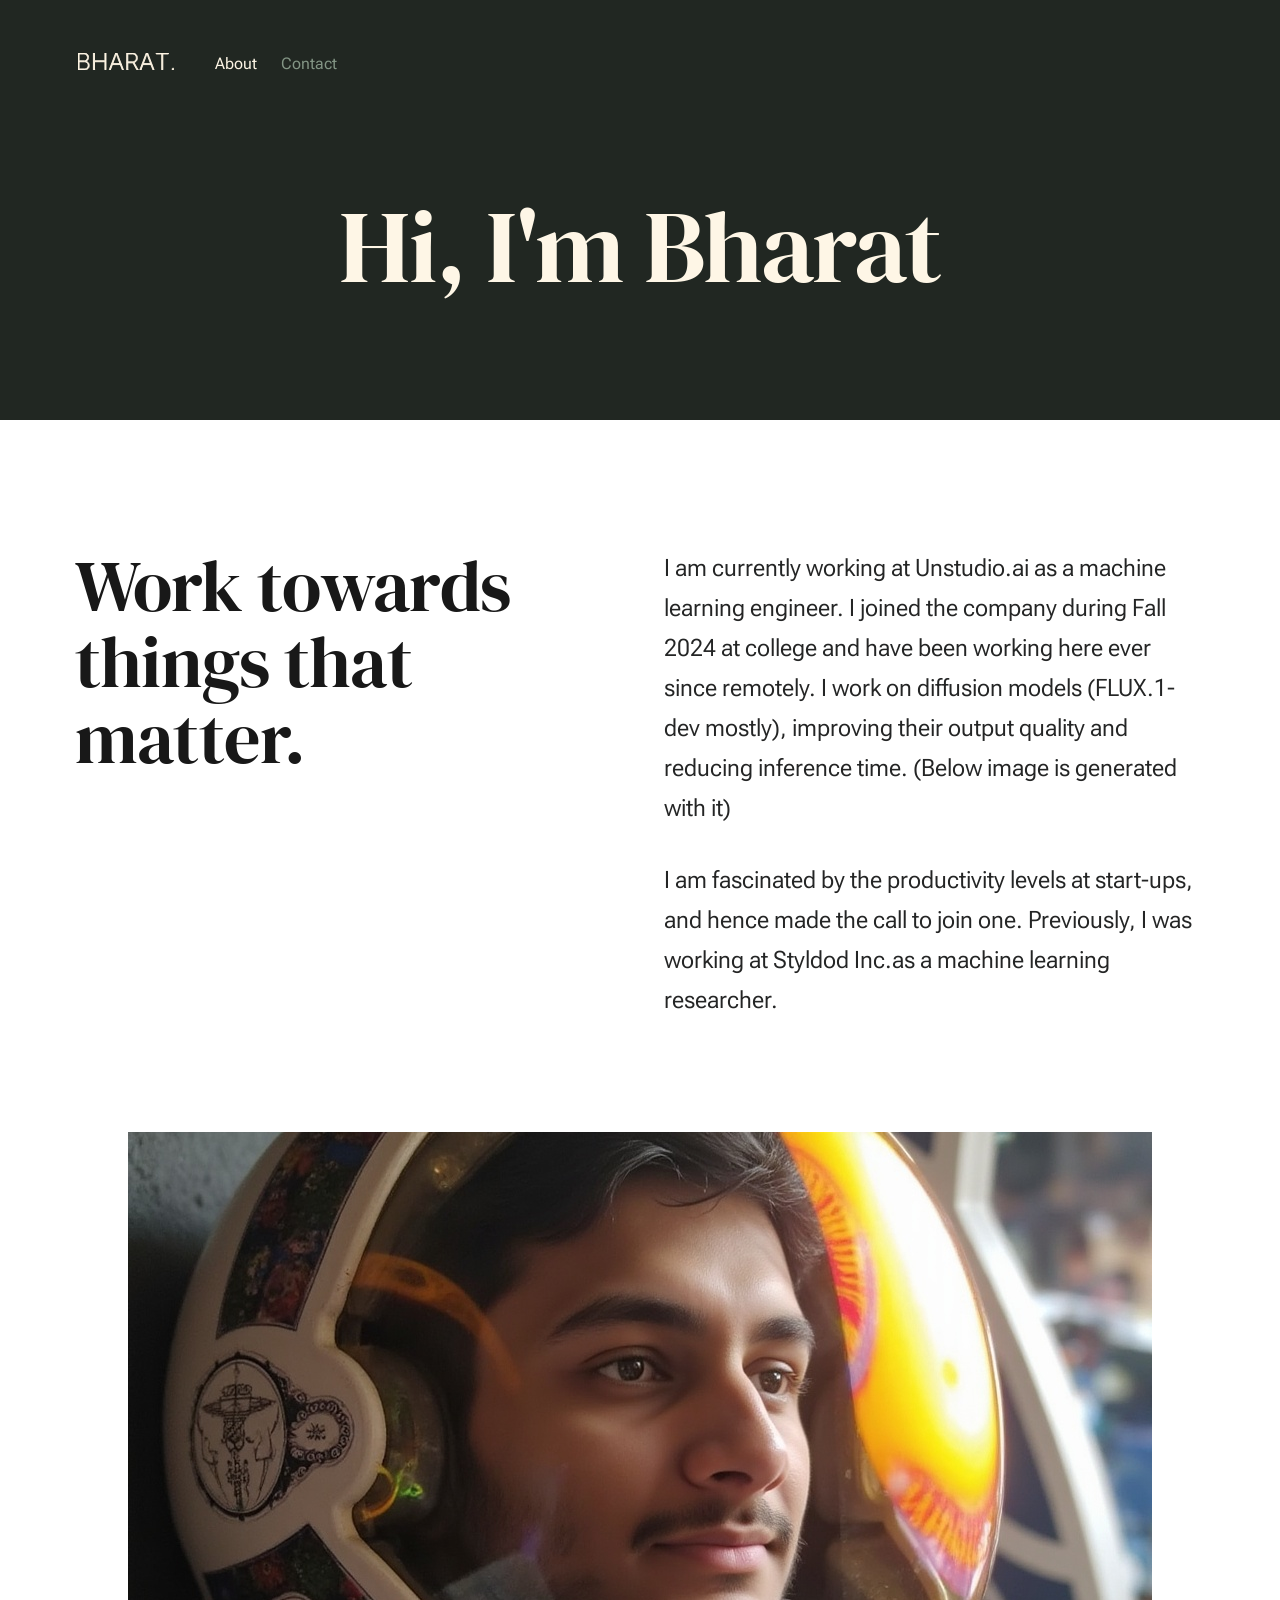
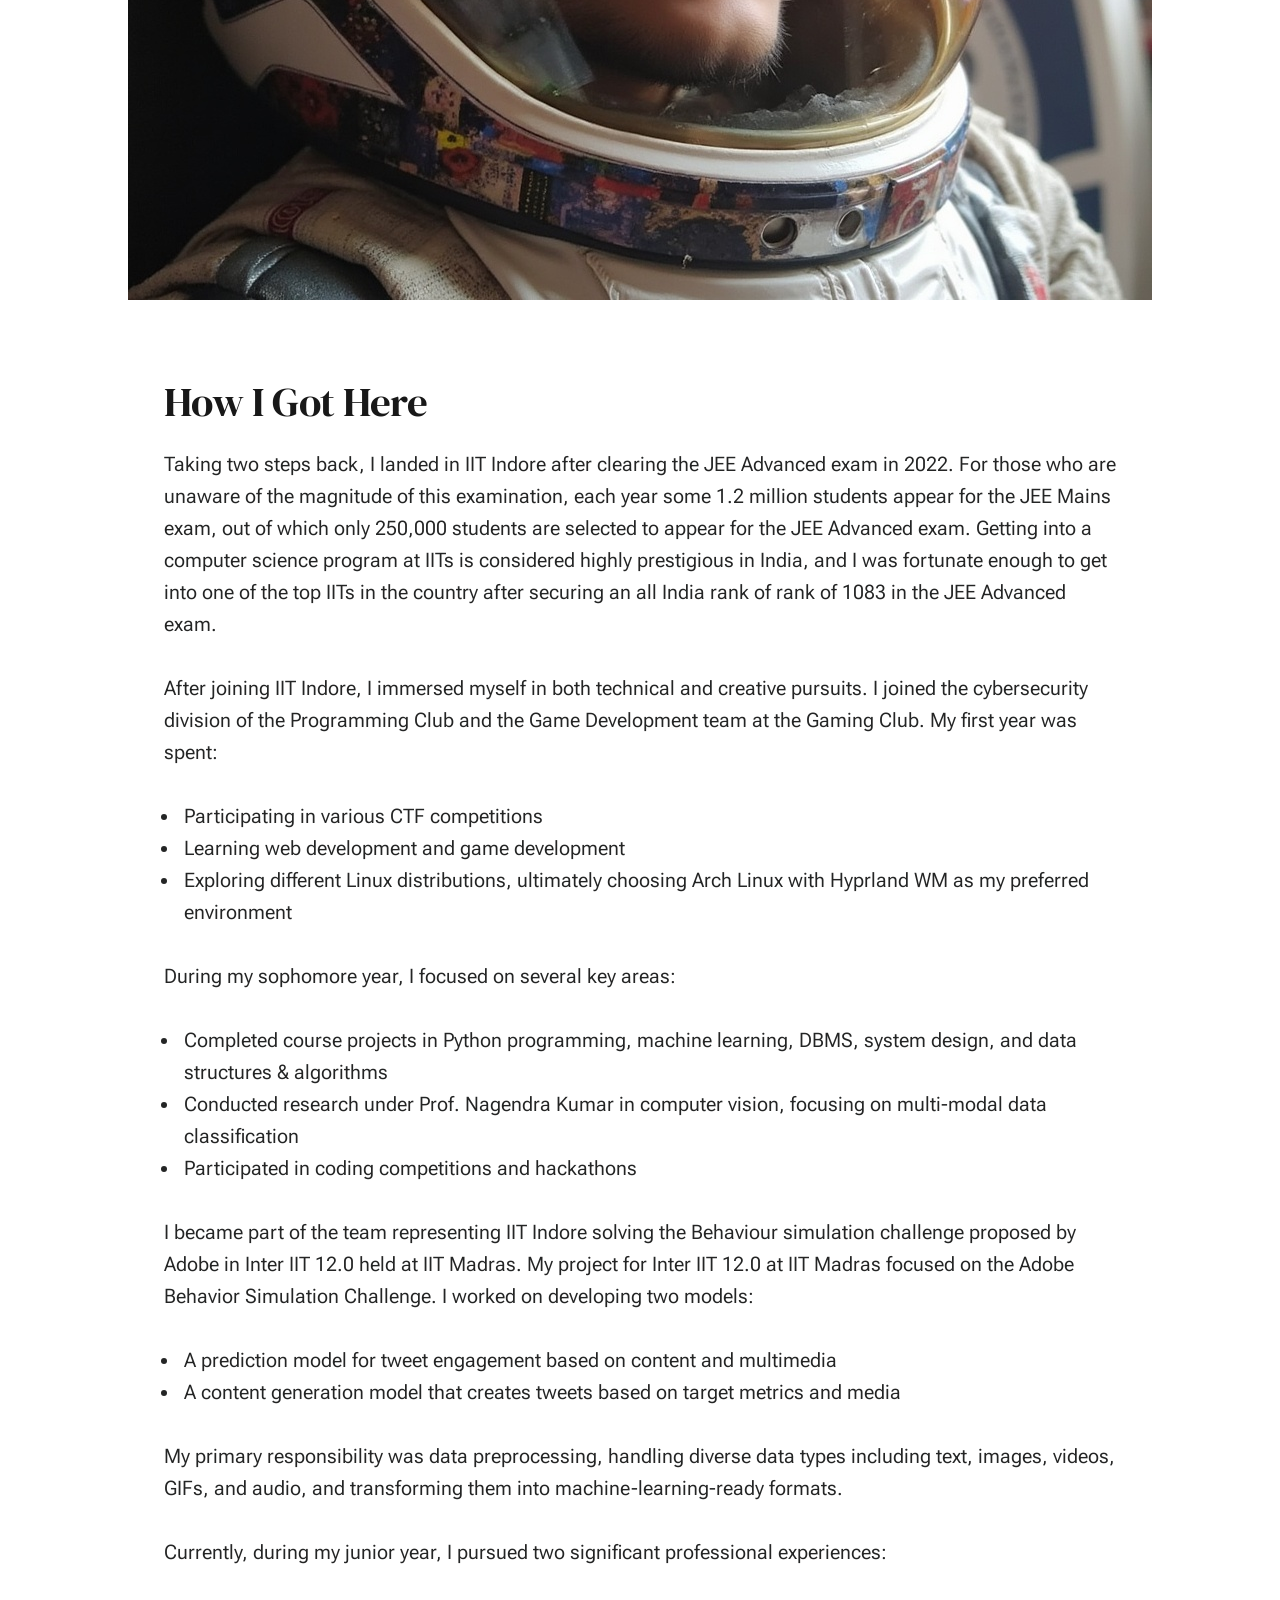
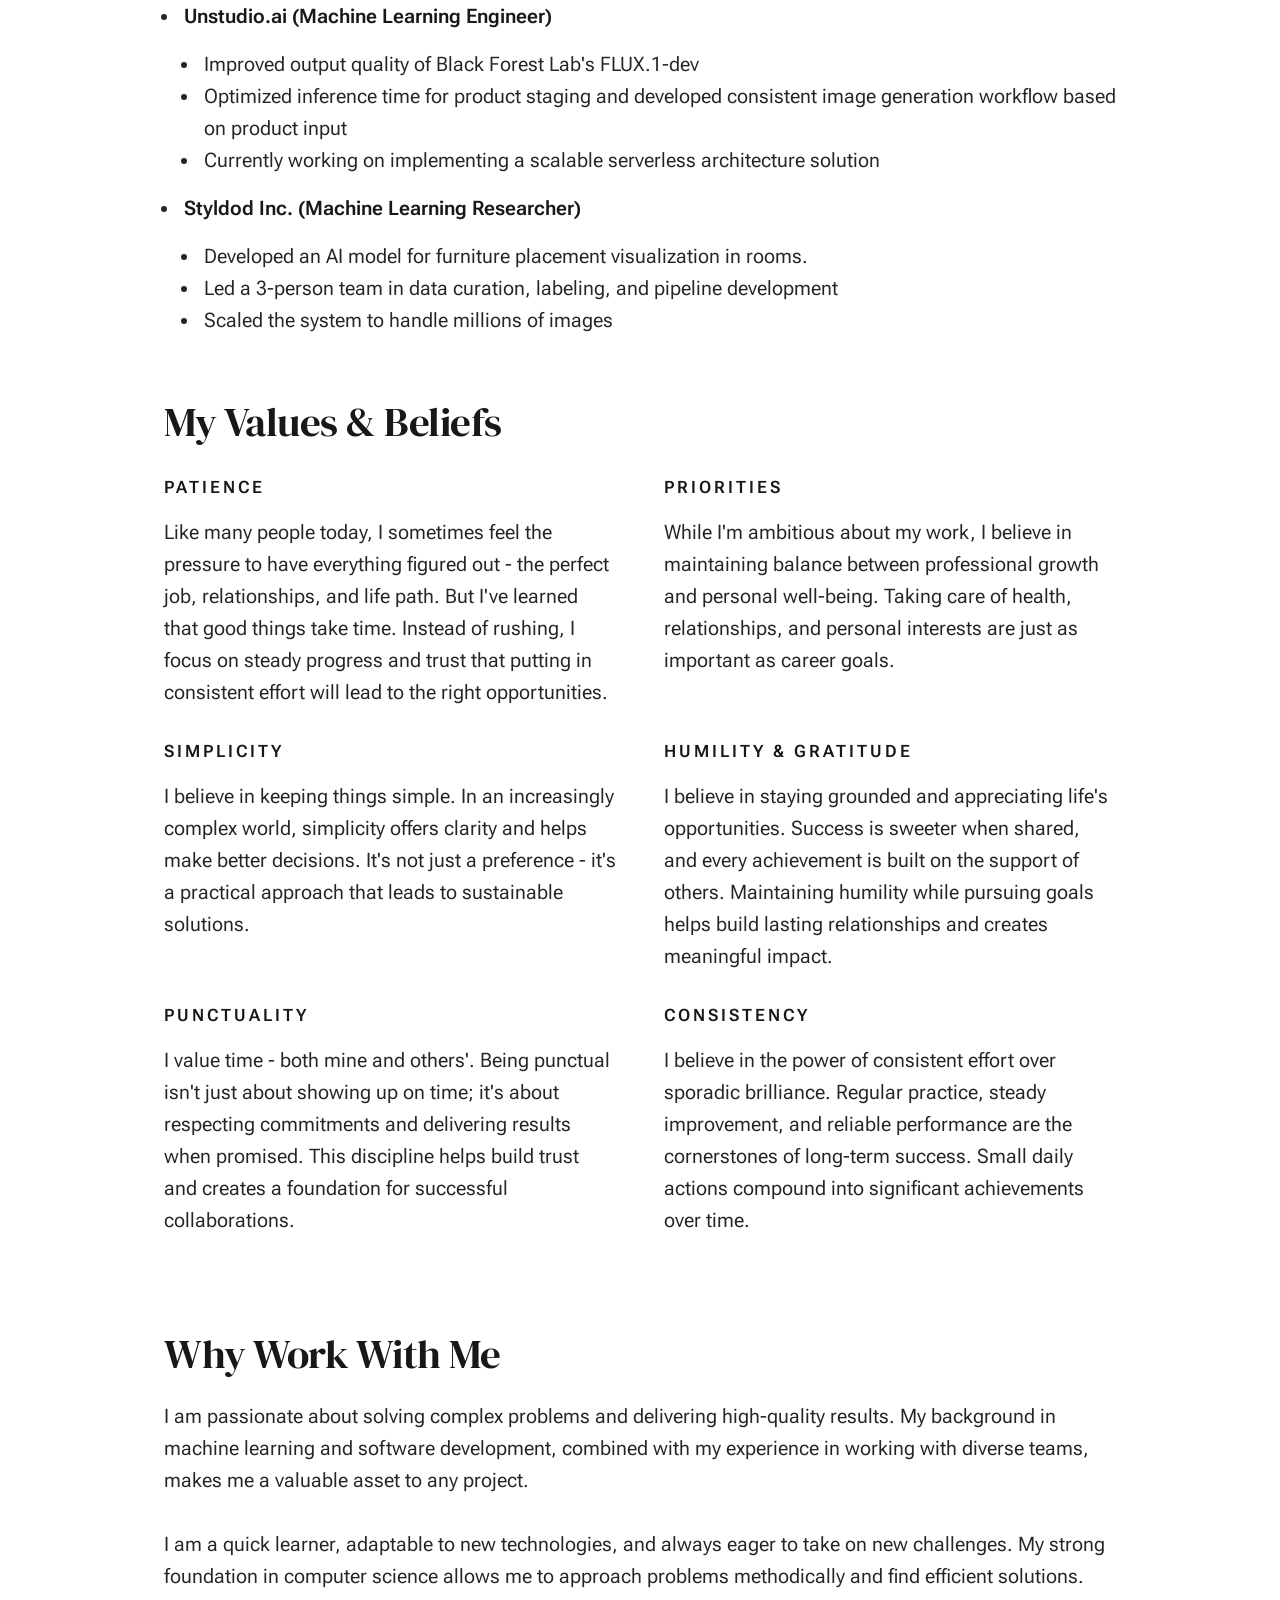
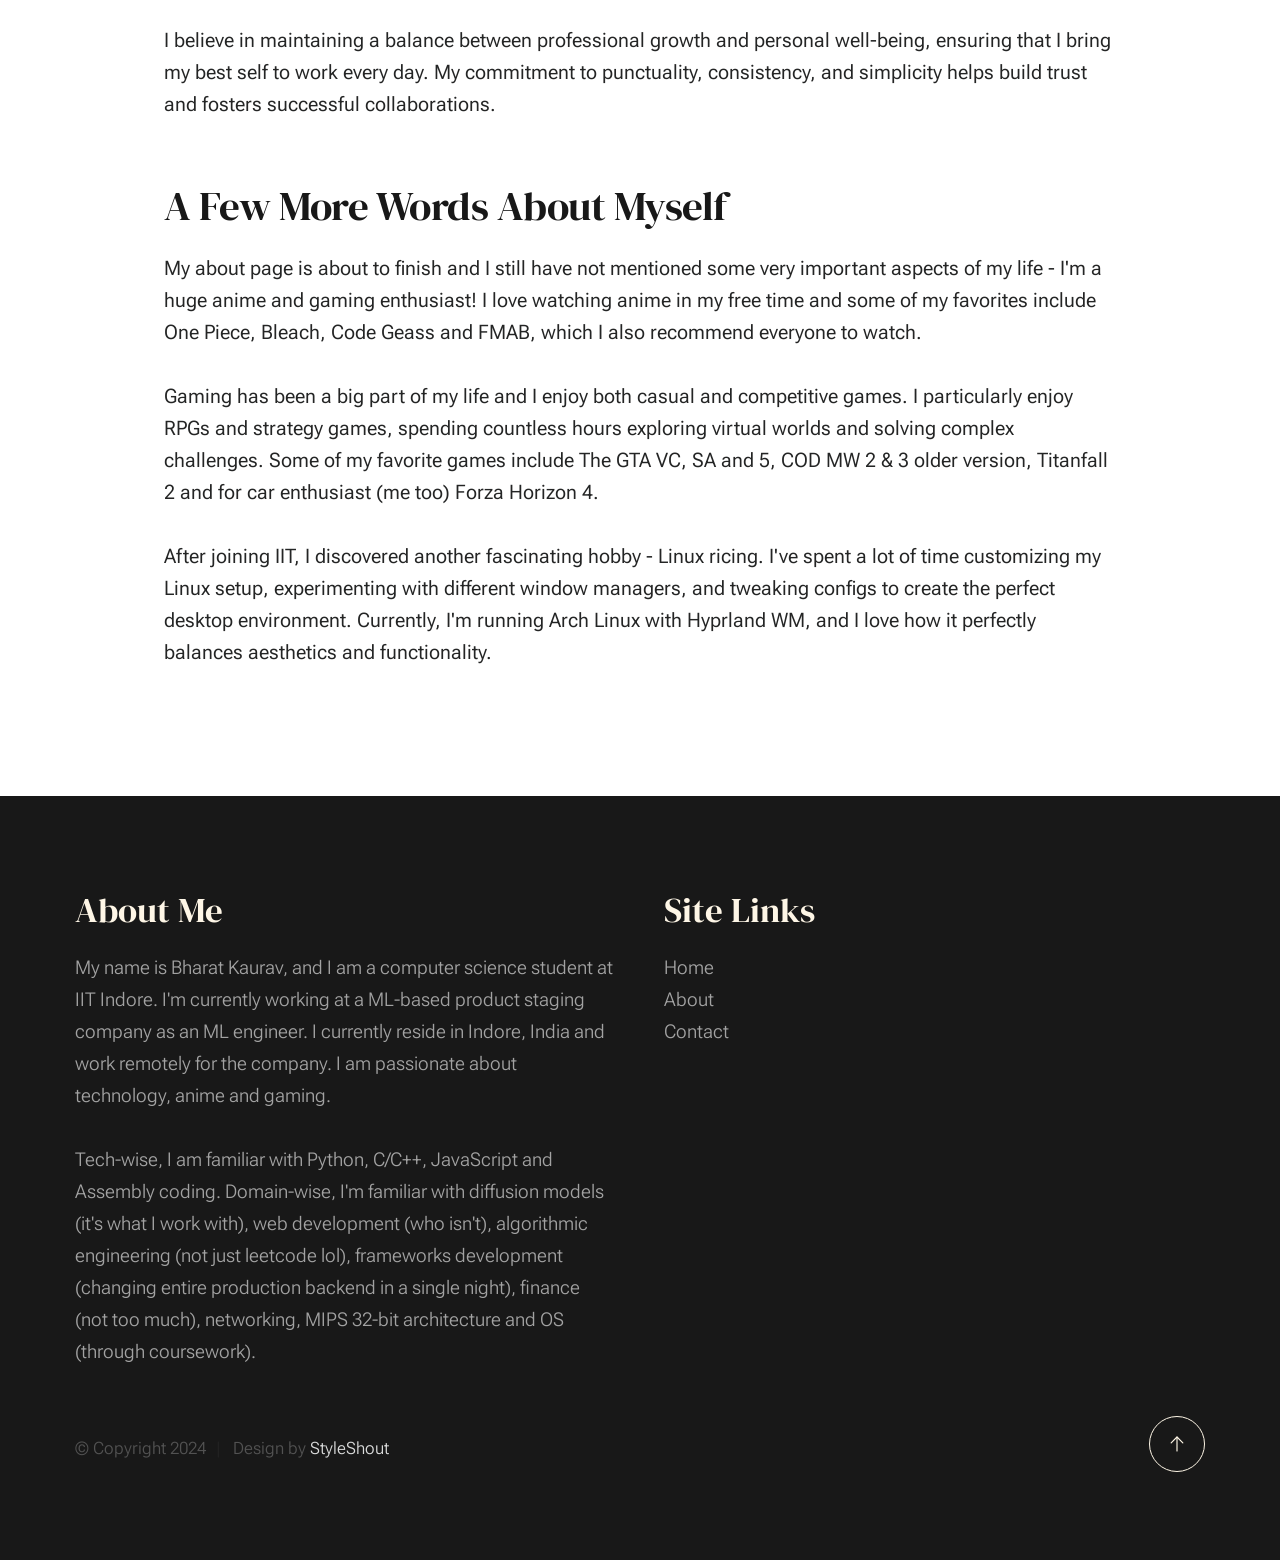
==== about_me.html @ 326063b6 "site addded" ====
<!DOCTYPE html>
<html lang="en" class="js ss-loaded"><head><meta http-equiv="Content-Type" content="text/html; charset=UTF-8">

    <!--- basic page needs
    ================================================== -->
    
    <meta name="viewport" content="width=device-width, initial-scale=1">
    <title>About Me</title>

    <script>
        document.documentElement.classList.remove('no-js');
        document.documentElement.classList.add('js');
    </script>

    <!-- CSS
    ================================================== -->
    <link rel="stylesheet" href="./css/vendor.css">
    <link rel="stylesheet" href="./css/styles.css">

    <!-- favicons
    ================================================== -->
    <link rel="apple-touch-icon" sizes="180x180" href="./images/icon-255x256.png">
    <link rel="icon" type="image/png" sizes="32x32" href="./images/icon-255x256.png">
    <link rel="icon" type="image/png" sizes="16x16" href="./images/icon-255x256.png">
    <link rel="manifest" href="./other/site.webmanifest">
</head>


<body id="top" class="ss-show">


    <!-- preloader
    ================================================== -->
    <div id="preloader" style="display: none;">
        <div id="loader" class="dots-fade">
            <div></div>
            <div></div>
            <div></div>
        </div>
    </div>


    <!-- page wrap
    ================================================== -->
    <div id="page" class="s-pagewrap">


        <!-- # site header 
        ================================================== -->
        <header class="s-header">

            <div class="row s-header__inner width-sixteen-col">

                <div class="s-header__block">
                    <div class="s-header__logo">
                        <a class="logo" href="index.html">
                            <img src="./other/title.svg" alt="Homepage">
                        </a>
                    </div>
                </div> <!-- end s-header__block -->

                <nav class="s-header__nav">
    
                    <ul class="s-header__menu-links">
                        <li class="current"><a href="about_me.html">About</a></li>
                        <!-- <li><a href="blogs.html">Journal</a></li> -->
                        <li><a href="contact_me.html">Contact</a></li>
                    </ul> <!-- s-header__menu-links -->

                </nav> <!-- end s-header__nav -->

            </div> <!-- end s-header__inner -->

        </header> <!-- end s-header -->


        <!-- # site main content
        ================================================== -->
        <section id="content" class="s-content">

               <section class="s-pageheader pageheader">
                    <div class="row">
                        <div class="column xl-12">
                            <h1 class="page-title">
                                Hi, I'm Bharat
                            </h1>
                            
                        </div>
                    </div>
               </section> <!-- end pageheader --> 

               <section class="s-pagecontent pagecontent">

                    <div class="row pageintro">
                        <div class="column xl-6 lg-12">
                            <h2 class="text-display-title">Work towards things that matter.</h2>
                        </div>
                        <div class="column xl-6 lg-12 u-flexitem-x-right">
                            <p class="lead">
                            I am currently working at Unstudio.ai as a machine learning engineer. 
                            I joined the company during Fall 2024 at college and have been working here ever since remotely. I work on diffusion models (FLUX.1-dev mostly), improving their output quality and reducing inference time.
                            (Below image is generated with it)
                            </p>
                            <p class="lead">
                            I am fascinated by the productivity levels at start-ups, 
                            and hence made the call to join one. Previously, I was working at Styldod Inc.as a machine learning researcher.
                            </p>
                        </div>                       
                    </div> <!-- end pageintro -->   
                    
                    <div class="row pagemedia">
                        <d class="column xl-12">
                            <figure class="page-media centered">                                
                                <img src="./images/about.jpg" alt="About image(also made with FLUX)">
                            </figure>
                        </d>
                    </div> <!-- end pagemedia -->

                    <div class="row width-narrower pagemain">
                        <div class="column xl-12"> 

                            <h2>How I Got Here</h2>
                            <p>
                            Taking two steps back, I landed in IIT Indore after clearing the JEE Advanced exam in 2022. 
                            For those who are unaware of the magnitude of this examination, each year some 1.2 million students appear for the JEE Mains exam, out of which only 250,000 students are selected to appear for the JEE Advanced exam.
                            Getting into a computer science program at IITs is considered highly prestigious in India, and I was fortunate enough to get into one of the top IITs in the country after securing an all India rank of rank of 1083 in the JEE Advanced exam.
                            </p>
                            <p>
                            After joining IIT Indore, I immersed myself in both technical and creative pursuits. I joined the cybersecurity division of the Programming Club and the Game Development team at the Gaming Club. My first year was spent:
                            </p>
                                
                            <ul>
                                <li>Participating in various CTF competitions</li>
                                <li>Learning web development and game development</li>
                                <li>Exploring different Linux distributions, ultimately choosing Arch Linux with Hyprland WM as my preferred environment</li>
                            </ul>
                            <p>
                            During my sophomore year, I focused on several key areas:
                            </p>
                            <ul>
                                <li>Completed course projects in Python programming, machine learning, DBMS, system design, and data structures & algorithms</li>
                                <li>Conducted research under Prof. Nagendra Kumar in computer vision, focusing on multi-modal data classification</li>
                                <li>Participated in coding competitions and hackathons</li>
                            </ul>
                            <p>
                            I became part of the team representing IIT Indore solving the Behaviour simulation challenge proposed by Adobe in Inter IIT 12.0 held at IIT Madras.
                            My project for Inter IIT 12.0 at IIT Madras focused on the Adobe Behavior Simulation Challenge. I worked on developing two models:
                            </p>
                            <ul>
                                <li>A prediction model for tweet engagement based on content and multimedia</li>
                                <li>A content generation model that creates tweets based on target metrics and media</li>
                            </ul>
                            <p>
                            My primary responsibility was data preprocessing, handling diverse data types including text, images, videos, GIFs, and audio, and transforming them into machine-learning-ready formats.
                            </p>
                            <p>
                                Currently, during my junior year, I pursued two significant professional experiences:
                                </p>
                                
                                <ul>
                                    <li><strong>Unstudio.ai (Machine Learning Engineer)</strong>
                                        <ul>
                                            <li>Improved output quality of Black Forest Lab's FLUX.1-dev</li>
                                            <li>Optimized inference time for product staging and developed consistent image generation workflow based on product input</li>
                                            <li>Currently working on implementing a scalable serverless architecture solution</li>
                                        </ul>
                                    </li>
                                    <li><strong>Styldod Inc. (Machine Learning Researcher)</strong>
                                        <ul>
                                            <li>Developed an AI model for furniture placement visualization in rooms.</li>
                                            <li>Led a 3-person team in data curation, labeling, and pipeline development</li>
                                            <li>Scaled the system to handle millions of images</li>
                                        </ul>
                                    </li>
                                </ul>
                            <h2 class="u-add-bottom">My Values &amp; Beliefs</h2>

                            <div class="grid-list-items list-items">
                                <div class="grid-list-items__item list-items__item u-remove-bottom">
                                    <div class="list-items__item-header">
                                        <h6 class="list-items__item-small-title">Patience</h6>
                                    </div>
                                    <p>
                                    Like many people today, I sometimes feel the pressure to have everything figured out - the perfect job, relationships, and life path. But I've learned that good things take time. Instead of rushing, I focus on steady progress and trust that putting in consistent effort will lead to the right opportunities.
                                    </p>
                                </div>
                                <div class="grid-list-items__item list-items__item u-remove-bottom">
                                    <div class="list-items__item-header">
                                        <h6 class="list-items__item-small-title">Priorities</h6>
                                    </div>
                                    <p> 
                                    While I'm ambitious about my work, I believe in maintaining balance between professional growth and personal well-being. Taking care of health, relationships, and personal interests are just as important as career goals.
                                    </p>
                                </div>
                                <div class="grid-list-items__item list-items__item u-remove-bottom">
                                    <div class="list-items__item-header">
                                        <h6 class="list-items__item-small-title">Simplicity</h6>
                                    </div>
                                    <p>
                                    I believe in keeping things simple. In an increasingly complex world, simplicity offers clarity and helps make better decisions. It's not just a preference - it's a practical approach that leads to sustainable solutions.
                                    </p>
                                </div>
                                <div class="grid-list-items__item list-items__item u-remove-bottom">
                                    <div class="list-items__item-header">
                                        <h6 class="list-items__item-small-title">Humility &amp; Gratitude</h6>
                                    </div>
                                    <p>
                                    I believe in staying grounded and appreciating life's opportunities. Success is sweeter when shared, and every achievement is built on the support of others. Maintaining humility while pursuing goals helps build lasting relationships and creates meaningful impact.
                                    </p>
                                </div>
                                <div class="grid-list-items__item list-items__item u-remove-bottom">
                                    <div class="list-items__item-header">
                                        <h6 class="list-items__item-small-title">Punctuality</h6>
                                    </div>
                                    <p>
                                    I value time - both mine and others'. Being punctual isn't just about showing up on time; it's about respecting commitments and delivering results when promised. This discipline helps build trust and creates a foundation for successful collaborations.
                                    </p>
                                </div>
                                <div class="grid-list-items__item list-items__item u-remove-bottom">
                                    <div class="list-items__item-header">
                                        <h6 class="list-items__item-small-title">Consistency</h6>
                                    </div>
                                    <p>
                                    I believe in the power of consistent effort over sporadic brilliance. Regular practice, steady improvement, and reliable performance are the cornerstones of long-term success. Small daily actions compound into significant achievements over time.
                                    </p>
                                </div>
                            </div> <!--grid-list-items -->

                            <h2>Why Work With Me</h2>
                            <p>
                            I am passionate about solving complex problems and delivering high-quality results. My background in machine learning and software development, combined with my experience in working with diverse teams, makes me a valuable asset to any project.
                            </p>
                            <p>
                            I am a quick learner, adaptable to new technologies, and always eager to take on new challenges. My strong foundation in computer science allows me to approach problems methodically and find efficient solutions.
                            </p>
                            <p>
                            I believe in maintaining a balance between professional growth and personal well-being, ensuring that I bring my best self to work every day. My commitment to punctuality, consistency, and simplicity helps build trust and fosters successful collaborations.
                            </p>                 

                            <h2>A Few More Words About Myself</h2>
                            <p>
                            My about page is about to finish and I still have not mentioned some very important aspects of my life - I'm a huge anime and gaming enthusiast! I love watching anime in my free time and some of my favorites include One Piece, Bleach, Code Geass and FMAB, which I also recommend everyone to watch.
                            </p>
                            <p>
                            Gaming has been a big part of my life and I enjoy both casual and competitive games. I particularly enjoy RPGs and strategy games, spending countless hours exploring virtual worlds and solving complex challenges. Some of my favorite games include The GTA VC, SA and 5, COD MW 2 & 3 older version, Titanfall 2 and for car enthusiast (me too) Forza Horizon 4.
                            </p>
                            <p>
                            After joining IIT, I discovered another fascinating hobby - Linux ricing. I've spent a lot of time customizing my Linux setup, experimenting with different window managers, and tweaking configs to create the perfect desktop environment. Currently, I'm running Arch Linux with Hyprland WM, and I love how it perfectly balances aesthetics and functionality.
                            </p>

                        </div> <!-- end grid-block-->
                    </div> <!-- end pagemain -->

               </section> <!-- pagecontent -->

        <!-- # footer 
        ================================================== -->
        <footer class="s-footer">
            <div class="row s-footer__content">
                <div class="column xl-6 lg-6 md-12 s-footer__block s-footer__about">                    
                    <h3>About Me</h3>
                    <p>
                    My name is Bharat Kaurav, and I am a computer science student at IIT Indore. I'm currently working at a ML-based product staging company as an ML engineer. 
                    I currently reside in Indore, India and work remotely for the company. I am passionate about technology, anime and gaming. 
                    </p>
                    <p>
                    Tech-wise, I am familiar with Python, C/C++, JavaScript and Assembly coding. 
                    Domain-wise, I'm familiar with diffusion models (it's what I work with), web development (who isn't), algorithmic engineering (not just leetcode lol), frameworks development (changing entire production backend in a single night), finance (not too much), networking, MIPS 32-bit architecture and OS (through coursework).  
                    </p>
                </div>                
                <div class="column xl-3 lg-6 md-12 s-footer__block s-footer__site-links">
                    <h3>Site Links</h3>
                    <ul class="link-list">
                        <li><a href="index.html">Home</a></li>
                        <!-- <li><a href="blogs.html">Journal</a></li> -->
                        <li><a href="about_me.html">About</a></li>
                        <li><a href="contact_me.html">Contact</a></li>
                    </ul>
                </div>
            </div>

            <div class="row s-footer__bottom">
                <div class="column xl-6 lg-12">
                    <p class="ss-copyright">
                        <span>© Copyright 2024</span> 
                        <span>Design by <a href="https://www.styleshout.com/">StyleShout</a></span>
                    </p>
                </div>

                <div class="ss-go-top">
                    <a class="smoothscroll" title="Back to Top" href="#top">
                        <svg xmlns="http://www.w3.org/2000/svg" viewBox="0 0 24 24" width="36" height="36" fill="none" stroke="#ffffff" stroke-width="1" stroke-linecap="round" stroke-linejoin="round">&lt;!--!  Atomicons Free 1.00 by @atisalab License - https://atomicons.com/license/ (Icons: CC BY 4.0) Copyright 2021 Atomicons --&gt;<polyline points="17 11 12 6 7 11"></polyline><line x1="12" y1="18" x2="12" y2="6"></line></svg>
                    </a>
                </div> <!-- end ss-go-top -->
            </div>
        </footer> <!-- end s-footer -->

    </section></div> <!-- end page-wrap -->

    <!-- Java Script
    ================================================== -->
    <script src="./js/plugins.js"></script>
    <script src="./js/main.js"></script>


</body></html>
---- css/vendor.css ----
/* ===================================================================
 * Template Ver. 1.0.0
 * 12-13-2022
 * -------------------------------------------------------------------
 *
 * TOC:
 * # PrismJS
 * # Swiper
 *
 * ------------------------------------------------------------------- */


/* ===================================================================
 * # PrismJS 1.20.0
 *   https://prismjs.com/download.html#themes=prism-okaidia&languages=markup+css+clike+javascript+markup-templating+php 
 *   
 *   okaidia theme for JavaScript, CSS and HTML
 *   Loosely based on Monokai textmate theme by http://www.monokai.nl/
 *   @author ocodia
 * ------------------------------------------------------------------- */
code[class*=language-],
pre[class*=language-] {
  color          : #f8f8f2;
  background     : none;
  text-shadow    : 0 1px rgba(0, 0, 0, 0.3);
  font-family    : var(--font-mono);
  font-size      : calc(var(--text-size) * 0.9444);
  text-align     : left;
  white-space    : pre;
  word-spacing   : normal;
  word-break     : normal;
  word-wrap      : normal;
  line-height    : var(--vspace-1);
  -moz-tab-size  : 4;
  -o-tab-size    : 4;
  tab-size       : 4;
  -webkit-hyphens: none;
  -ms-hyphens    : none;
  hyphens        : none;
}

/* Code blocks */
pre[class*=language-] {
  padding : var(--vspace-0_5) 0 var(--vspace-1);
  margin  : var(--vspace-1) 0;
  overflow: auto;
}

:not(pre)>code[class*=language-],
pre[class*=language-] {
  background: #272822;
}

/* Inline code */
:not(pre)>code[class*=language-] {
  padding    : 0.1em;
  white-space: normal;
}

.token.comment,
.token.prolog,
.token.doctype,
.token.cdata {
  color: slategray;
}

.token.punctuation {
  color: #f8f8f2;
}

.token.namespace {
  opacity: 0.7;
}

.token.property,
.token.tag,
.token.constant,
.token.symbol,
.token.deleted {
  color: #f92672;
}

.token.boolean,
.token.number {
  color: #ae81ff;
}

.token.selector,
.token.attr-name,
.token.string,
.token.char,
.token.builtin,
.token.inserted {
  color: #a6e22e;
}

.token.operator,
.token.entity,
.token.url,
.language-css .token.string,
.style .token.string,
.token.variable {
  color: #f8f8f2;
}

.token.atrule,
.token.attr-value,
.token.function,
.token.class-name {
  color: #e6db74;
}

.token.keyword {
  color: #66d9ef;
}

.token.regex,
.token.important {
  color: #fd971f;
}

.token.important,
.token.bold {
  font-weight: bold;
}

.token.italic {
  font-style: italic;
}

.token.entity {
  cursor: help;
}



/* ===================================================================
 * # Swiper 6.4.5
 *   Most modern mobile touch slider and framework with hardware accelerated transitions
 *   https://swiperjs.com
 *
 *   Copyright 2014-2020 Vladimir Kharlampidi
 *
 *   Released under the MIT License
 *
 *   Released on: December 18, 2020
 * ------------------------------------------------------------------- */
@font-face {
  font-family: "swiper-icons";
  src        : url("data:application/font-woff;charset=utf-8;base64, [base64]//wADZ2x5ZgAAAywAAADMAAAD2MHtryVoZWFkAAABbAAAADAAAAA2E2+eoWhoZWEAAAGcAAAAHwAAACQC9gDzaG10eAAAAigAAAAZAAAArgJkABFsb2NhAAAC0AAAAFoAAABaFQAUGG1heHAAAAG8AAAAHwAAACAAcABAbmFtZQAAA/gAAAE5AAACXvFdBwlwb3N0AAAFNAAAAGIAAACE5s74hXjaY2BkYGAAYpf5Hu/j+W2+MnAzMYDAzaX6QjD6/4//Bxj5GA8AuRwMYGkAPywL13jaY2BkYGA88P8Agx4j+/8fQDYfA1AEBWgDAIB2BOoAeNpjYGRgYNBh4GdgYgABEMnIABJzYNADCQAACWgAsQB42mNgYfzCOIGBlYGB0YcxjYGBwR1Kf2WQZGhhYGBiYGVmgAFGBiQQkOaawtDAoMBQxXjg/wEGPcYDDA4wNUA2CCgwsAAAO4EL6gAAeNpj2M0gyAACqxgGNWBkZ2D4/wMA+xkDdgAAAHjaY2BgYGaAYBkGRgYQiAHyGMF8FgYHIM3DwMHABGQrMOgyWDLEM1T9/w8UBfEMgLzE////P/5//f/V/xv+r4eaAAeMbAxwIUYmIMHEgKYAYjUcsDAwsLKxc3BycfPw8jEQA/[base64]/uznmfPFBNODM2K7MTQ45YEAZqGP81AmGGcF3iPqOop0r1SPTaTbVkfUe4HXj97wYE+yNwWYxwWu4v1ugWHgo3S1XdZEVqWM7ET0cfnLGxWfkgR42o2PvWrDMBSFj/IHLaF0zKjRgdiVMwScNRAoWUoH78Y2icB/yIY09An6AH2Bdu/UB+yxopYshQiEvnvu0dURgDt8QeC8PDw7Fpji3fEA4z/PEJ6YOB5hKh4dj3EvXhxPqH/SKUY3rJ7srZ4FZnh1PMAtPhwP6fl2PMJMPDgeQ4rY8YT6Gzao0eAEA409DuggmTnFnOcSCiEiLMgxCiTI6Cq5DZUd3Qmp10vO0LaLTd2cjN4fOumlc7lUYbSQcZFkutRG7g6JKZKy0RmdLY680CDnEJ+UMkpFFe1RN7nxdVpXrC4aTtnaurOnYercZg2YVmLN/d/gczfEimrE/fs/bOuq29Zmn8tloORaXgZgGa78yO9/cnXm2BpaGvq25Dv9S4E9+5SIc9PqupJKhYFSSl47+Qcr1mYNAAAAeNptw0cKwkAAAMDZJA8Q7OUJvkLsPfZ6zFVERPy8qHh2YER+3i/BP83vIBLLySsoKimrqKqpa2hp6+jq6RsYGhmbmJqZSy0sraxtbO3sHRydnEMU4uR6yx7JJXveP7WrDycAAAAAAAH//wACeNpjYGRgYOABYhkgZgJCZgZNBkYGLQZtIJsFLMYAAAw3ALgAeNolizEKgDAQBCchRbC2sFER0YD6qVQiBCv/H9ezGI6Z5XBAw8CBK/m5iQQVauVbXLnOrMZv2oLdKFa8Pjuru2hJzGabmOSLzNMzvutpB3N42mNgZGBg4GKQYzBhYMxJLMlj4GBgAYow/P/PAJJhLM6sSoWKfWCAAwDAjgbRAAB42mNgYGBkAIIbCZo5IPrmUn0hGA0AO8EFTQAA") format("woff");
  font-weight: 400;
  font-style : normal;
}

:root {
  --swiper-theme-color: #007aff;
}

.swiper-container {
  margin-left : auto;
  margin-right: auto;
  position    : relative;
  overflow    : hidden;
  list-style  : none;
  padding     : 0;
  /* Fix of Webkit flickering */
  z-index     : 1;
}

.swiper-container-vertical>.swiper-wrapper {
  flex-direction: column;
}

.swiper-wrapper {
  position           : relative;
  width              : 100%;
  height             : 100%;
  z-index            : 1;
  display            : flex;
  transition-property: transform;
  box-sizing         : content-box;
}

.swiper-container-android .swiper-slide,
.swiper-wrapper {
  transform: translate3d(0px, 0, 0);
}

.swiper-container-multirow>.swiper-wrapper {
  flex-wrap: wrap;
}

.swiper-container-multirow-column>.swiper-wrapper {
  flex-wrap     : wrap;
  flex-direction: column;
}

.swiper-container-free-mode>.swiper-wrapper {
  transition-timing-function: ease-out;
  margin                    : 0 auto;
}

.swiper-slide {
  flex-shrink        : 0;
  width              : 100%;
  height             : 100%;
  position           : relative;
  transition-property: transform;
}

.swiper-slide-invisible-blank {
  visibility: hidden;
}

/* Auto Height */
.swiper-container-autoheight,
.swiper-container-autoheight .swiper-slide {
  height: auto;
}

.swiper-container-autoheight .swiper-wrapper {
  align-items        : flex-start;
  transition-property: transform, height;
}

/* 3D Effects */
.swiper-container-3d {
  perspective: 1200px;
}

.swiper-container-3d .swiper-wrapper,
.swiper-container-3d .swiper-slide,
.swiper-container-3d .swiper-slide-shadow-left,
.swiper-container-3d .swiper-slide-shadow-right,
.swiper-container-3d .swiper-slide-shadow-top,
.swiper-container-3d .swiper-slide-shadow-bottom,
.swiper-container-3d .swiper-cube-shadow {
  transform-style: preserve-3d;
}

.swiper-container-3d .swiper-slide-shadow-left,
.swiper-container-3d .swiper-slide-shadow-right,
.swiper-container-3d .swiper-slide-shadow-top,
.swiper-container-3d .swiper-slide-shadow-bottom {
  position      : absolute;
  left          : 0;
  top           : 0;
  width         : 100%;
  height        : 100%;
  pointer-events: none;
  z-index       : 10;
}

.swiper-container-3d .swiper-slide-shadow-left {
  background-image: linear-gradient(to left, rgba(0, 0, 0, 0.5), rgba(0, 0, 0, 0));
}

.swiper-container-3d .swiper-slide-shadow-right {
  background-image: linear-gradient(to right, rgba(0, 0, 0, 0.5), rgba(0, 0, 0, 0));
}

.swiper-container-3d .swiper-slide-shadow-top {
  background-image: linear-gradient(to top, rgba(0, 0, 0, 0.5), rgba(0, 0, 0, 0));
}

.swiper-container-3d .swiper-slide-shadow-bottom {
  background-image: linear-gradient(to bottom, rgba(0, 0, 0, 0.5), rgba(0, 0, 0, 0));
}

/* CSS Mode */
.swiper-container-css-mode>.swiper-wrapper {
  overflow          : auto;
  scrollbar-width   : none;
  /* For Firefox */
  -ms-overflow-style: none;
  /* For Internet Explorer and Edge */
}

.swiper-container-css-mode>.swiper-wrapper::-webkit-scrollbar {
  display: none;
}

.swiper-container-css-mode>.swiper-wrapper>.swiper-slide {
  scroll-snap-align: start start;
}

.swiper-container-horizontal.swiper-container-css-mode>.swiper-wrapper {
  -ms-scroll-snap-type: x mandatory;
  scroll-snap-type    : x mandatory;
}

.swiper-container-vertical.swiper-container-css-mode>.swiper-wrapper {
  -ms-scroll-snap-type: y mandatory;
  scroll-snap-type    : y mandatory;
}

:root {
  --swiper-navigation-size   : 44px;
  /*
    --swiper-navigation-color: var(--swiper-theme-color);
    */
}

.swiper-button-prev,
.swiper-button-next {
  position       : absolute;
  top            : 50%;
  width          : calc(var(--swiper-navigation-size) / 44 * 27);
  height         : var(--swiper-navigation-size);
  margin-top     : calc(-1 * var(--swiper-navigation-size) / 2);
  z-index        : 10;
  cursor         : pointer;
  display        : flex;
  align-items    : center;
  justify-content: center;
  color          : var(--swiper-navigation-color, var(--swiper-theme-color));
}

.swiper-button-prev.swiper-button-disabled,
.swiper-button-next.swiper-button-disabled {
  opacity       : 0.35;
  cursor        : auto;
  pointer-events: none;
}

.swiper-button-prev:after,
.swiper-button-next:after {
  font-family   : swiper-icons;
  font-size     : var(--swiper-navigation-size);
  text-transform: none !important;
  letter-spacing: 0;
  text-transform: none;
  font-variant  : initial;
  line-height   : 1;
}

.swiper-button-prev,
.swiper-container-rtl .swiper-button-next {
  left : 10px;
  right: auto;
}

.swiper-button-prev:after,
.swiper-container-rtl .swiper-button-next:after {
  content: "prev";
}

.swiper-button-next,
.swiper-container-rtl .swiper-button-prev {
  right: 10px;
  left : auto;
}

.swiper-button-next:after,
.swiper-container-rtl .swiper-button-prev:after {
  content: "next";
}

.swiper-button-prev.swiper-button-white,
.swiper-button-next.swiper-button-white {
  --swiper-navigation-color: #ffffff;
}

.swiper-button-prev.swiper-button-black,
.swiper-button-next.swiper-button-black {
  --swiper-navigation-color: #000000;
}

.swiper-button-lock {
  display: none;
}

.swiper-pagination {
  position  : absolute;
  text-align: center;
  transition: 300ms opacity;
  transform : translate3d(0, 0, 0);
  z-index   : 10;
}

.swiper-pagination.swiper-pagination-hidden {
  opacity: 0;
}

/* Common Styles */
.swiper-pagination-fraction,
.swiper-pagination-custom,
.swiper-container-horizontal>.swiper-pagination-bullets {
  bottom: 10px;
  left  : 0;
  width : 100%;
}

/* Bullets */
.swiper-pagination-bullets-dynamic {
  overflow : hidden;
  font-size: 0;
}

.swiper-pagination-bullets-dynamic .swiper-pagination-bullet {
  transform: scale(0.33);
  position : relative;
}

.swiper-pagination-bullets-dynamic .swiper-pagination-bullet-active {
  transform: scale(1);
}

.swiper-pagination-bullets-dynamic .swiper-pagination-bullet-active-main {
  transform: scale(1);
}

.swiper-pagination-bullets-dynamic .swiper-pagination-bullet-active-prev {
  transform: scale(0.66);
}

.swiper-pagination-bullets-dynamic .swiper-pagination-bullet-active-prev-prev {
  transform: scale(0.33);
}

.swiper-pagination-bullets-dynamic .swiper-pagination-bullet-active-next {
  transform: scale(0.66);
}

.swiper-pagination-bullets-dynamic .swiper-pagination-bullet-active-next-next {
  transform: scale(0.33);
}

.swiper-pagination-bullet {
  width        : 8px;
  height       : 8px;
  display      : inline-block;
  border-radius: 100%;
  background   : #000;
  opacity      : 0.2;
}

button.swiper-pagination-bullet {
  border            : none;
  margin            : 0;
  padding           : 0;
  box-shadow        : none;
  -webkit-appearance: none;
  -moz-appearance   : none;
  appearance        : none;
}

.swiper-pagination-clickable .swiper-pagination-bullet {
  cursor: pointer;
}

.swiper-pagination-bullet-active {
  opacity   : 1;
  background: var(--swiper-pagination-color, var(--swiper-theme-color));
}

.swiper-container-vertical>.swiper-pagination-bullets {
  right    : 10px;
  top      : 50%;
  transform: translate3d(0px, -50%, 0);
}

.swiper-container-vertical>.swiper-pagination-bullets .swiper-pagination-bullet {
  margin : 6px 0;
  display: block;
}

.swiper-container-vertical>.swiper-pagination-bullets.swiper-pagination-bullets-dynamic {
  top      : 50%;
  transform: translateY(-50%);
  width    : 8px;
}

.swiper-container-vertical>.swiper-pagination-bullets.swiper-pagination-bullets-dynamic .swiper-pagination-bullet {
  display   : inline-block;
  transition: 200ms transform, 200ms top;
}

.swiper-container-horizontal>.swiper-pagination-bullets .swiper-pagination-bullet {
  margin: 0 4px;
}

.swiper-container-horizontal>.swiper-pagination-bullets.swiper-pagination-bullets-dynamic {
  left       : 50%;
  transform  : translateX(-50%);
  white-space: nowrap;
}

.swiper-container-horizontal>.swiper-pagination-bullets.swiper-pagination-bullets-dynamic .swiper-pagination-bullet {
  transition: 200ms transform, 200ms left;
}

.swiper-container-horizontal.swiper-container-rtl>.swiper-pagination-bullets-dynamic .swiper-pagination-bullet {
  transition: 200ms transform, 200ms right;
}

/* Progress */
.swiper-pagination-progressbar {
  background: rgba(0, 0, 0, 0.25);
  position  : absolute;
}

.swiper-pagination-progressbar .swiper-pagination-progressbar-fill {
  background      : var(--swiper-pagination-color, var(--swiper-theme-color));
  position        : absolute;
  left            : 0;
  top             : 0;
  width           : 100%;
  height          : 100%;
  transform       : scale(0);
  transform-origin: left top;
}

.swiper-container-rtl .swiper-pagination-progressbar .swiper-pagination-progressbar-fill {
  transform-origin: right top;
}

.swiper-container-horizontal>.swiper-pagination-progressbar,
.swiper-container-vertical>.swiper-pagination-progressbar.swiper-pagination-progressbar-opposite {
  width : 100%;
  height: 4px;
  left  : 0;
  top   : 0;
}

.swiper-container-vertical>.swiper-pagination-progressbar,
.swiper-container-horizontal>.swiper-pagination-progressbar.swiper-pagination-progressbar-opposite {
  width : 4px;
  height: 100%;
  left  : 0;
  top   : 0;
}

.swiper-pagination-white {
  --swiper-pagination-color: #ffffff;
}

.swiper-pagination-black {
  --swiper-pagination-color: #000000;
}

.swiper-pagination-lock {
  display: none;
}

/* Scrollbar */
.swiper-scrollbar {
  border-radius   : 10px;
  position        : relative;
  -ms-touch-action: none;
  background      : rgba(0, 0, 0, 0.1);
}

.swiper-container-horizontal>.swiper-scrollbar {
  position: absolute;
  left    : 1%;
  bottom  : 3px;
  z-index : 50;
  height  : 5px;
  width   : 98%;
}

.swiper-container-vertical>.swiper-scrollbar {
  position: absolute;
  right   : 3px;
  top     : 1%;
  z-index : 50;
  width   : 5px;
  height  : 98%;
}

.swiper-scrollbar-drag {
  height       : 100%;
  width        : 100%;
  position     : relative;
  background   : rgba(0, 0, 0, 0.5);
  border-radius: 10px;
  left         : 0;
  top          : 0;
}

.swiper-scrollbar-cursor-drag {
  cursor: move;
}

.swiper-scrollbar-lock {
  display: none;
}

.swiper-zoom-container {
  width          : 100%;
  height         : 100%;
  display        : flex;
  justify-content: center;
  align-items    : center;
  text-align     : center;
}

.swiper-zoom-container>img,
.swiper-zoom-container>svg,
.swiper-zoom-container>canvas {
  max-width    : 100%;
  max-height   : 100%;
  -o-object-fit: contain;
  object-fit   : contain;
}

.swiper-slide-zoomed {
  cursor: move;
}

/* Preloader */
:root {
  /*
    --swiper-preloader-color: var(--swiper-theme-color);
    */
}

.swiper-lazy-preloader {
  width            : 42px;
  height           : 42px;
  position         : absolute;
  left             : 50%;
  top              : 50%;
  margin-left      : -21px;
  margin-top       : -21px;
  z-index          : 10;
  transform-origin : 50%;
  -webkit-animation: swiper-preloader-spin 1s infinite linear;
  animation        : swiper-preloader-spin 1s infinite linear;
  box-sizing       : border-box;
  border           : 4px solid var(--swiper-preloader-color, var(--swiper-theme-color));
  border-radius    : 50%;
  border-top-color : transparent;
}

.swiper-lazy-preloader-white {
  --swiper-preloader-color: #fff;
}

.swiper-lazy-preloader-black {
  --swiper-preloader-color: #000;
}

@-webkit-keyframes swiper-preloader-spin {
  100% {
    transform: rotate(360deg);
  }
}

@keyframes swiper-preloader-spin {
  100% {
    transform: rotate(360deg);
  }
}

/* a11y */
.swiper-container .swiper-notification {
  position      : absolute;
  left          : 0;
  top           : 0;
  pointer-events: none;
  opacity       : 0;
  z-index       : -1000;
}

.swiper-container-fade.swiper-container-free-mode .swiper-slide {
  transition-timing-function: ease-out;
}

.swiper-container-fade .swiper-slide {
  pointer-events     : none;
  transition-property: opacity;
}

.swiper-container-fade .swiper-slide .swiper-slide {
  pointer-events: none;
}

.swiper-container-fade .swiper-slide-active,
.swiper-container-fade .swiper-slide-active .swiper-slide-active {
  pointer-events: auto;
}

.swiper-container-cube {
  overflow: visible;
}

.swiper-container-cube .swiper-slide {
  pointer-events             : none;
  -webkit-backface-visibility: hidden;
  backface-visibility        : hidden;
  z-index                    : 1;
  visibility                 : hidden;
  transform-origin           : 0 0;
  width                      : 100%;
  height                     : 100%;
}

.swiper-container-cube .swiper-slide .swiper-slide {
  pointer-events: none;
}

.swiper-container-cube.swiper-container-rtl .swiper-slide {
  transform-origin: 100% 0;
}

.swiper-container-cube .swiper-slide-active,
.swiper-container-cube .swiper-slide-active .swiper-slide-active {
  pointer-events: auto;
}

.swiper-container-cube .swiper-slide-active,
.swiper-container-cube .swiper-slide-next,
.swiper-container-cube .swiper-slide-prev,
.swiper-container-cube .swiper-slide-next+.swiper-slide {
  pointer-events: auto;
  visibility    : visible;
}

.swiper-container-cube .swiper-slide-shadow-top,
.swiper-container-cube .swiper-slide-shadow-bottom,
.swiper-container-cube .swiper-slide-shadow-left,
.swiper-container-cube .swiper-slide-shadow-right {
  z-index                    : 0;
  -webkit-backface-visibility: hidden;
  backface-visibility        : hidden;
}

.swiper-container-cube .swiper-cube-shadow {
  position  : absolute;
  left      : 0;
  bottom    : 0px;
  width     : 100%;
  height    : 100%;
  background: #000;
  opacity   : 0.6;
  filter    : blur(50px);
  z-index   : 0;
}

.swiper-container-flip {
  overflow: visible;
}

.swiper-container-flip .swiper-slide {
  pointer-events             : none;
  -webkit-backface-visibility: hidden;
  backface-visibility        : hidden;
  z-index                    : 1;
}

.swiper-container-flip .swiper-slide .swiper-slide {
  pointer-events: none;
}

.swiper-container-flip .swiper-slide-active,
.swiper-container-flip .swiper-slide-active .swiper-slide-active {
  pointer-events: auto;
}

.swiper-container-flip .swiper-slide-shadow-top,
.swiper-container-flip .swiper-slide-shadow-bottom,
.swiper-container-flip .swiper-slide-shadow-left,
.swiper-container-flip .swiper-slide-shadow-right {
  z-index                    : 0;
  -webkit-backface-visibility: hidden;
  backface-visibility        : hidden;
}
---- css/styles.css ----
@charset "UTF-8";
/* =================================================================== 
 * Main Stylesheet
 * Template Ver. 1.0.0
 * 12-13-2022
 * ------------------------------------------------------------------
 *
 * TOC:
 * # SETTINGS
 *		## fonts
 *    	## colors
 *	  	## spacing and typescale
 *		## grid variables
 * # CSS RESET
 * # GRID
 *		## extra large devices
 *		## large devices
 *		## medium devices 
 *		## tablet devices
 *		## mobile devices
 *		## small mobile devices
 *		## additional column stackpoints 
 * # BASE SETUP
 * # UTILITY CLASSES
 * # TYPOGRAPHY 
 *		## additional typography & helper classes
 *		## lists
 *		## media 
 *		## spacing
 * # PRELOADER
 *		## page loaded
 * # FORM 
 *		## style placeholder text
 *		## change autocomplete styles in Chrome
 * # BUTTONS
 * # TABLE
 * # COMPONENTS
 *		## pagination 
 *		## alert box 
 *		## skillbars
 *		## stats tabs
 * # PROJECT-WIDE SHARED STYLES
 *		## list items
 *		## social list
 *		## blog card
 *		## swiper overrides
 * # GRID-BASED LAYOUTS
 *		## grid block
 *		## list grid
 * # PAGE WRAP
 * # SITE HEADER
 *		## logo
 *		## main navigation
 *		## mobile menu toggle
 * # PAGEHEADER & PAGECONTENT
 * # INTRO
 *		## intro content
 *		## intro scroll down
 *		## intro transitions
 * # ABOUT
 * # EXPERTISE
 * # CLIENTS
 *		## clients list
 * # CTA
 * # JOURNAL
 * # FOOTER
 *		## copyright
 *		## go top
 * # BLOG STYLES 
 * # PAGE STYLES 
 *		## contact page
 *
 * ------------------------------------------------------------------ */


/* ===================================================================
 * # SETTINGS
 *
 *
 * ------------------------------------------------------------------- */

/* ------------------------------------------------------------------- 
 * ## fonts 
 * ------------------------------------------------------------------- */
@import url("https://fonts.googleapis.com/css2?family=DM+Serif+Display&family=Roboto+Flex:opsz,wght@8..144,300;8..144,400;8..144,500;8..144,600&display=swap");

:root {
	--font-1: "Roboto Flex", sans-serif;
	--font-2: "DM Serif Display", Serif;

  /* monospace
   */
	--font-mono: Consolas, "Andale Mono", Courier, "Courier New", monospace;
}

/* ------------------------------------------------------------------- 
 * ## colors
 * ------------------------------------------------------------------- */
:root {
  /* color-1(#EA9010)
   * color-2(#343D35)
   * color-3(#FEF5E4)
   */
	--color-1: hsla(35, 87%, 49%, 1);
	--color-2: hsla(127, 8%, 22%, 1);
	--color-3: hsla(39, 93%, 95%, 1);

  /* theme color variations
   */
	--color-1-lightest             : hsla(35, 87%, 96%, 1);
	--color-1-lighter              : hsla(35, 87%, 69%, 1);
	--color-1-light                : hsla(35, 87%, 59%, 1);
	--color-1-dark                 : hsla(35, 87%, 39%, 1);
	--color-1-darker               : hsla(35, 87%, 29%, 1);
	--color-1-darkest              : hsla(35, 87%, 10%, 1);

	--color-2-lightest             : hsla(127, 8%, 55%, 1);
	--color-2-lighter              : hsla(127, 8%, 42%, 1);
	--color-2-light                : hsla(127, 8%, 32%, 1);
	--color-2-dark                 : hsla(127, 8%, 14%, 1);
	--color-2-darker               : hsla(127, 8%, 2%, 1);
	
	--color-3-light                : hsla(39, 93%, 100%, 1);
	--color-3-dark                 : hsla(39, 93%, 85%, 1);
	--color-3-darker               : hsla(39, 93%, 75%, 1);

  /* feedback colors
   * color-error(#ffd1d2), color-success(#c8e675), 
   * color-info(#d7ecfb), color-notice(#fff099)
   */
	--color-error                  : hsla(359, 100%, 91%, 1);
	--color-success                : hsla(76, 69%, 68%, 1);
	--color-info                   : hsla(205, 82%, 91%, 1);
	--color-notice                 : hsla(51, 100%, 80%, 1);
	--color-error-content          : hsla(359, 50%, 50%, 1);
	--color-success-content        : hsla(76, 29%, 28%, 1);
	--color-info-content           : hsla(205, 32%, 31%, 1);
	--color-notice-content         : hsla(51, 30%, 30%, 1);

  /* shades 
   * generated using 
   * Tint & Shade Generator 
   * (https                     ://maketintsandshades.com/)
   */
	--color-black                  : #000000;
	--color-gray-19                : #121212;
	--color-gray-18                : #242525;
	--color-gray-17                : #363737;
	--color-gray-16                : #484949;
	--color-gray-15                : #5b5c5c;
	--color-gray-14                : #6d6e6e;
	--color-gray-13                : #7f8080;
	--color-gray-12                : #919292;
	--color-gray-11                : #a3a5a5;
	--color-gray-10                : #b5b7b7;
	--color-gray-9                 : #bcbebe;
	--color-gray-8                 : #c4c5c5;
	--color-gray-7                 : #cbcdcd;
	--color-gray-6                 : #d3d4d4;
	--color-gray-5                 : #dadbdb;
	--color-gray-4                 : #e1e2e2;
	--color-gray-3                 : #e9e9e9;
	--color-gray-2                 : #f0f1f1;
	--color-gray-1                 : #f8f8f8;
	--color-white                  : #ffffff;

  /* text
   */
	--color-text                   : var(--color-gray-18);
	--color-text-dark              : #181818;
	--color-text-light             : var(--color-gray-14);
	--color-placeholder            : var(--color-gray-12);

  /* link
   */
	--color-link                   : var(--color-1);
	--color-link-hover             : var(--color-2-lighter);
	--color-link-active            : var(--color-2-lighter);

  /* buttons
   */
	--color-btn                    : var(--color-gray-4);
	--color-btn-text               : var(--color-text);
	--color-btn-hover              : var(--color-gray-5);
	--color-btn-hover-text         : var(--color-text);
	--color-btn-primary            : var(--color-1);
	--color-btn-primary-text       : var(--color-2-dark);
	--color-btn-primary-hover      : var(--color-1-light);
	--color-btn-primary-hover-text : var(--color-2-dark);
	--color-btn-stroke             : var(--color-text-dark);
	--color-btn-stroke-text        : var(--color-text-dark);
	--color-btn-stroke-hover       : var(--color-text-dark);
	--color-btn-stroke-hover-text  : var(--color-white);

  /* preloader
   */
	--color-preloader-bg           : var(--color-2-dark);
	--color-loader                 : var(--color-white);
	--color-loader-light           : var(--color-2-light);

  /* others
   */
	--color-body                   : white;
	--color-border                 : rgba(0, 0, 0, .1);
	--border-radius                : 5px;
}

/* ------------------------------------------------------------------- 
 * ## spacing and typescale
 * ------------------------------------------------------------------- */
:root {
  /* spacing
   * base font size: 20px 
   * vertical space unit : 32px
   */
	--base-size        : 62.5%;
	--multiplier       : 1;
	--base-font-size   : calc(2rem * var(--multiplier));
	--space            : calc(3.2rem * var(--multiplier));

  /* vertical spacing 
   */
	--vspace-0_125     : calc(0.125 * var(--space));
	--vspace-0_25      : calc(0.25 * var(--space));
	--vspace-0_375     : calc(0.375 * var(--space));
	--vspace-0_5       : calc(0.5 * var(--space));
	--vspace-0_625     : calc(0.625 * var(--space));
	--vspace-0_75      : calc(0.75 * var(--space));
	--vspace-0_875     : calc(0.875 * var(--space));
	--vspace-1         : calc(var(--space));
	--vspace-1_25      : calc(1.25 * var(--space));
	--vspace-1_5       : calc(1.5 * var(--space));
	--vspace-1_75      : calc(1.75 * var(--space));
	--vspace-2         : calc(2 * var(--space));
	--vspace-2_5       : calc(2.5 * var(--space));
	--vspace-3         : calc(3 * var(--space));
	--vspace-3_5       : calc(3.5 * var(--space));
	--vspace-4         : calc(4 * var(--space));
	--vspace-4_5       : calc(4.5 * var(--space));
	--vspace-5         : calc(5 * var(--space));
	--vspace-5_5       : calc(5.5 * var(--space));
	--vspace-6         : calc(6 * var(--space));
	--vspace-6_5       : calc(6.5 * var(--space));
	--vspace-7         : calc(7 * var(--space));
	--vspace-7_5       : calc(7.5 * var(--space));
	--vspace-8         : calc(8 * var(--space));
	--vspace-8_5       : calc(8.5 * var(--space));
	--vspace-9         : calc(9 * var(--space));
	--vspace-9_5       : calc(9.5 * var(--space));
	--vspace-10        : calc(10 * var(--space));

  /* type scale
   * ratio 1        :2 | base: 20px
   * -------------------------------------------------------
   *
   * --text-huge-3    = (148.60px)
   * --text-huge-2    = (123.83px)
   * --text-huge-1    = (103.20px)
   * --text-display-3 = (86.00px)
   * --text-display-2 = (71.66px)
   * --text-display-1 = (59.72px)
   * --text-xxxl      = (49.77px)
   * --text-xxl       = (41.47px)
   * --text-xl        = (34.56px)
   * --text-lg        = (28.80px)
   * --text-md        = (24.00px)
   * --text-size      = (20.00px) BASE
   * --text-sm        = (16.67px)
   * --text-xs        = (13.89px)
   *
   * ---------------------------------------------------------
   */
	--text-scale-ratio : 1.2;
	--text-size        : var(--base-font-size);
	--text-xs          : calc((var(--text-size) / var(--text-scale-ratio)) / var(--text-scale-ratio));
	--text-sm          : calc(var(--text-xs) * var(--text-scale-ratio));
	--text-md          : calc(var(--text-sm) * var(--text-scale-ratio) * var(--text-scale-ratio));
	--text-lg          : calc(var(--text-md) * var(--text-scale-ratio));
	--text-xl          : calc(var(--text-lg) * var(--text-scale-ratio));
	--text-xxl         : calc(var(--text-xl) * var(--text-scale-ratio));
	--text-xxxl        : calc(var(--text-xxl) * var(--text-scale-ratio));
	--text-display-1   : calc(var(--text-xxxl) * var(--text-scale-ratio));
	--text-display-2   : calc(var(--text-display-1) * var(--text-scale-ratio));
	--text-display-3   : calc(var(--text-display-2) * var(--text-scale-ratio));
	--text-huge-1      : calc(var(--text-display-3) * var(--text-scale-ratio));
	--text-huge-2      : calc(var(--text-huge-1) * var(--text-scale-ratio));
	--text-huge-3      : calc(var(--text-huge-2) * var(--text-scale-ratio));

  /* default button height
   */
	--vspace-btn       : var(--vspace-2);
}

/* on mobile devices below 600px, change the value of '--multiplier' 
 * to adjust the values of base font size and vertical space unit.
 */
@media screen and (max-width: 600px) {
	:root {
		--multiplier: .9375;
	}
}

/* ------------------------------------------------------------------- 
 * ## grid variables
 * ------------------------------------------------------------------- */
:root {
  
  /* widths for rows and containers
   */
	--width-sixteen-cols: 1760px;
	--width-default     : 1320px;
	--width-wide        : 1600px;
	--width-wider       : 1800px;
	--width-narrow      : 1200px;
	--width-narrower    : 1000px;
	--width-narrowest   : 800px;
	--width-full        : 100%;
	--width-grid-max    : var(--width-default);

  /* gutter
   */
	--gutter            : 2.4rem;
}

/* on large screen devices
 */
@media screen and (max-width: 1000px) {
	:root {
		--gutter: 2.2rem;
	}
}

/* on small devices
 */
@media screen and (max-width: 600px) {
	:root {
		--gutter: 1rem;
	}
}



/* ====================================================================
 * # CSS RESET
 *
 *
 * --------------------------------------------------------------------
 * http://meyerweb.com/eric/tools/css/reset/ 
 * v2.0 | 20110126
 * License: none (public domain)
 * -------------------------------------------------------------------- */
html,
body,
div,
span,
applet,
object,
iframe,
h1,
h2,
h3,
h4,
h5,
h6,
p,
blockquote,
pre,
a,
abbr,
acronym,
address,
big,
cite,
code,
del,
dfn,
em,
img,
ins,
kbd,
q,
s,
samp,
small,
strike,
strong,
sub,
sup,
tt,
var,
b,
u,
i,
center,
dl,
dt,
dd,
ol,
ul,
li,
fieldset,
form,
label,
legend,
table,
caption,
tbody,
tfoot,
thead,
tr,
th,
td,
article,
aside,
canvas,
details,
embed,
figure,
figcaption,
footer,
header,
hgroup,
menu,
nav,
output,
ruby,
section,
summary,
time,
mark,
audio,
video {
	margin        : 0;
	padding       : 0;
	border        : 0;
	font-size     : 100%;
	font          : inherit;
	vertical-align: baseline;
}

/* HTML5 display-role reset for older browsers */
article,
aside,
details,
figcaption,
figure,
footer,
header,
hgroup,
menu,
nav,
section {
	display: block;
}

body {
	line-height: 1;
}

ol,
ul {
	list-style: none;
}

blockquote,
q {
	quotes: none;
}

blockquote:before,
blockquote:after,
q:before,
q:after {
	content: "";
	content: none;
}

table {
	border-collapse: collapse;
	border-spacing : 0;
}


/* ===================================================================
 * # GRID v5.0.0
 *
 *
 * -------------------------------------------------------------------
 * - Grid system based on the flex display property.
 *
 * - Grid breakpoints are based on MAXIMUM WIDTH media queries, 
 *   meaning they apply to that one breakpoint and ALL THOSE BELOW IT.
 *
 * - Grid columns without a specified width will automatically layout 
 *   as equal width columns.
 *
 * - On viewports 400px and below, all grid columns will stacked 
 *   vertically
 *
 * ------------------------------------------------------------------- */

/* row 
 */
.row {
	display  : flex;
	flex-flow: row wrap;
	width    : min(92%, var(--width-grid-max));
	margin   : 0 auto;
}

.row .row {
	width       : auto;
	margin-left : calc(var(--gutter) * -1);
	margin-right: calc(var(--gutter) * -1);
}

/* column
 */
.column {
	flex   : 1;
	padding: 0 var(--gutter);
}

.collapse>.column,
.column.collapse {
	padding: 0;
}

/* row utility classes
 */
.row.row-wrap {
	flex-wrap: wrap;
}

.row.row-nowrap {
	flex-wrap: nowrap;
}

.row.row-y-top {
	align-items: flex-start;
}

.row.row-y-bottom {
	align-items: flex-end;
}

.row.row-y-center {
	align-items: center;
}

.row.row-stretch {
	align-items: stretch;
}

.row.row-baseline {
	align-items: baseline;
}

.row.row-x-left {
	justify-content: flex-start;
}

.row.row-x-right {
	justify-content: flex-end;
}

.row.row-x-center {
	justify-content: center;
}

.row.row-center {
	align-items    : center;
	justify-content: center;
}

/* ------------------------- -------------------------------------------
 * ## extra large devices (1201px and above)
 * -------------------------------------------------------------------- */
.xl-1 {
	flex : none;
	width: 8.3333333333%;
}

.xl-2 {
	flex : none;
	width: 16.6666666667%;
}

.xl-3 {
	flex : none;
	width: 25%;
}

.xl-4 {
	flex : none;
	width: 33.3333333333%;
}

.xl-5 {
	flex : none;
	width: 41.6666666667%;
}

.xl-6 {
	flex : none;
	width: 50%;
}

.xl-7 {
	flex : none;
	width: 58.3333333333%;
}

.xl-8 {
	flex : none;
	width: 66.6666666667%;
}

.xl-9 {
	flex : none;
	width: 75%;
}

.xl-10 {
	flex : none;
	width: 83.3333333333%;
}

.xl-11 {
	flex : none;
	width: 91.6666666667%;
}

.xl-12 {
	flex : none;
	width: 100%;
}

/* --------------------------------------------------------------------
 * ## large devices (1001px to 1200px)
 * -------------------------------------------------------------------- */
@media screen and (max-width: 1200px) {
	.lg-1 {
		flex : none;
		width: 8.3333333333%;
	}

	.lg-2 {
		flex : none;
		width: 16.6666666667%;
	}

	.lg-3 {
		flex : none;
		width: 25%;
	}

	.lg-4 {
		flex : none;
		width: 33.3333333333%;
	}

	.lg-5 {
		flex : none;
		width: 41.6666666667%;
	}

	.lg-6 {
		flex : none;
		width: 50%;
	}

	.lg-7 {
		flex : none;
		width: 58.3333333333%;
	}

	.lg-8 {
		flex : none;
		width: 66.6666666667%;
	}

	.lg-9 {
		flex : none;
		width: 75%;
	}

	.lg-10 {
		flex : none;
		width: 83.3333333333%;
	}

	.lg-11 {
		flex : none;
		width: 91.6666666667%;
	}

	.lg-12 {
		flex : none;
		width: 100%;
	}
}

/* --------------------------------------------------------------------
 * ## medium devices (801px to 1000px)
 * -------------------------------------------------------------------- */
@media screen and (max-width: 1000px) {
	.md-1 {
		flex : none;
		width: 8.3333333333%;
	}

	.md-2 {
		flex : none;
		width: 16.6666666667%;
	}

	.md-3 {
		flex : none;
		width: 25%;
	}

	.md-4 {
		flex : none;
		width: 33.3333333333%;
	}

	.md-5 {
		flex : none;
		width: 41.6666666667%;
	}

	.md-6 {
		flex : none;
		width: 50%;
	}

	.md-7 {
		flex : none;
		width: 58.3333333333%;
	}

	.md-8 {
		flex : none;
		width: 66.6666666667%;
	}

	.md-9 {
		flex : none;
		width: 75%;
	}

	.md-10 {
		flex : none;
		width: 83.3333333333%;
	}

	.md-11 {
		flex : none;
		width: 91.6666666667%;
	}

	.md-12 {
		flex : none;
		width: 100%;
	}
}

/* --------------------------------------------------------------------
 * ## tablet devices (601px to 800px)  
 * -------------------------------------------------------------------- */
@media screen and (max-width: 800px) {
	.tab-1 {
		flex : none;
		width: 8.3333333333%;
	}

	.tab-2 {
		flex : none;
		width: 16.6666666667%;
	}

	.tab-3 {
		flex : none;
		width: 25%;
	}

	.tab-4 {
		flex : none;
		width: 33.3333333333%;
	}

	.tab-5 {
		flex : none;
		width: 41.6666666667%;
	}

	.tab-6 {
		flex : none;
		width: 50%;
	}

	.tab-7 {
		flex : none;
		width: 58.3333333333%;
	}

	.tab-8 {
		flex : none;
		width: 66.6666666667%;
	}

	.tab-9 {
		flex : none;
		width: 75%;
	}

	.tab-10 {
		flex : none;
		width: 83.3333333333%;
	}

	.tab-11 {
		flex : none;
		width: 91.6666666667%;
	}

	.tab-12 {
		flex : none;
		width: 100%;
	}
}

/* --------------------------------------------------------------------
 * ## mobile devices (401px to 600px)  
 * -------------------------------------------------------------------- */
@media screen and (max-width: 600px) {
	.row {
		width        : 100%;
		padding-left : 6vw;
		padding-right: 6vw;
	}

	.row .row {
		padding-left : 0;
		padding-right: 0;
	}

	.mob-1 {
		flex : none;
		width: 8.3333333333%;
	}

	.mob-2 {
		flex : none;
		width: 16.6666666667%;
	}

	.mob-3 {
		flex : none;
		width: 25%;
	}

	.mob-4 {
		flex : none;
		width: 33.3333333333%;
	}

	.mob-5 {
		flex : none;
		width: 41.6666666667%;
	}

	.mob-6 {
		flex : none;
		width: 50%;
	}

	.mob-7 {
		flex : none;
		width: 58.3333333333%;
	}

	.mob-8 {
		flex : none;
		width: 66.6666666667%;
	}

	.mob-9 {
		flex : none;
		width: 75%;
	}

	.mob-10 {
		flex : none;
		width: 83.3333333333%;
	}

	.mob-11 {
		flex : none;
		width: 91.6666666667%;
	}

	.mob-12 {
		flex : none;
		width: 100%;
	}
}

/* --------------------------------------------------------------------
 * ## small mobile devices (up to 400px)
 * -------------------------------------------------------------------- */

/* stack columns vertically
 */
@media screen and (max-width: 400px) {
	.row .row {
		margin-left : 0;
		margin-right: 0;
	}

	.column {
		flex        : none;
		width       : 100%;
		margin-left : 0;
		margin-right: 0;
		padding     : 0;
	}
}

/* --------------------------------------------------------------------
 * ## additional column stackpoints 
 * -------------------------------------------------------------------- */
@media screen and (max-width: 900px) {
	.stack-on-900 {
		flex        : none;
		width       : 100%;
		margin-left : 0;
		margin-right: 0;
	}
}

@media screen and (max-width: 700px) {
	.stack-on-700 {
		flex        : none;
		width       : 100%;
		margin-left : 0;
		margin-right: 0;
	}
}

@media screen and (max-width: 550px) {
	.stack-on-550 {
		flex        : none;
		width       : 100%;
		margin-left : 0;
		margin-right: 0;
	}
}


/* ===================================================================
 * # BASE SETUP
 *
 *
 * ------------------------------------------------------------------- */
html {
	font-size : var(--base-size);
	box-sizing: border-box;
}

*,
*::before,
*::after {
	box-sizing: inherit;
}

html,
body {
	height: 100%;
}

body {
	background-color          : var(--color-body);
	-webkit-overflow-scrolling: touch;
	-webkit-text-size-adjust  : 100%;
	-webkit-font-smoothing    : antialiased;
	-moz-osx-font-smoothing   : grayscale;
}

p {
	font-size     : inherit;
	text-rendering: optimizeLegibility;
}

a {
	text-decoration: none;
}

svg,
img,
video {
	max-width: 100%;
	height   : auto;
}

pre {
	overflow: auto;
}

div,
dl,
dt,
dd,
ul,
ol,
li,
h1,
h2,
h3,
h4,
h5,
h6,
pre,
form,
p,
blockquote,
th,
td {
	margin : 0;
	padding: 0;
}

input[type=email],
input[type=number],
input[type=search],
input[type=text],
input[type=tel],
input[type=url],
input[type=password],
textarea {
	-webkit-appearance: none;
	-moz-appearance   : none;
	appearance        : none;
}


/* ===================================================================
 * # UTILITY CLASSES
 *
 *
 * ------------------------------------------------------------------- */

/* flex item alignment classes
 */
.u-flexitem-center {
	margin    : auto;
	align-self: center;
}

.u-flexitem-left {
	margin-right: auto;
	align-self  : center;
}

.u-flexitem-right {
	margin-left: auto;
	align-self : center;
}

.u-flexitem-x-center {
	margin-right: auto;
	margin-left : auto;
}

.u-flexitem-x-left {
	margin-right: auto;
}

.u-flexitem-x-right {
	margin-left: auto;
}

.u-flexitem-y-center {
	align-self: center;
}

.u-flexitem-y-top {
	align-self: flex-start;
}

.u-flexitem-y-bottom {
	align-self: flex-end;
}

/* misc helper classes
 */
.u-screen-reader-text {
	clip             : rect(1px, 1px, 1px, 1px);
	-webkit-clip-path: inset(50%);
	clip-path        : inset(50%);
	height           : 1px;
	width            : 1px;
	margin           : -1px;
	overflow         : hidden;
	padding          : 0;
	border           : 0;
	position         : absolute;
	word-wrap        : normal !important;
}

.u-clearfix:after {
	content: "";
	display: table;
	clear  : both;
}

.u-flex-center {
	align-items    : center;
	justify-content: center;
}

.u-hidden {
	display: none;
}

.u-invisible {
	visibility: hidden;
}

.u-antialiased {
	-webkit-font-smoothing : antialiased;
	-moz-osx-font-smoothing: grayscale;
}

.u-overflow-hidden {
	overflow: hidden;
}

.u-remove-top {
	margin-top: 0;
}

.u-remove-bottom {
	margin-bottom: 0;
}

.u-add-half-bottom {
	margin-bottom: var(--vspace-0_5);
}

.u-add-bottom {
	margin-bottom: var(--vspace-1);
}

.u-no-border {
	border: none;
}

.u-fullwidth {
	width: 100%;
}

.u-pull-left {
	float: left;
}

.u-pull-right {
	float: right;
}


/* ===================================================================
 * # TYPOGRAPHY 
 *
 *
 * ------------------------------------------------------------------- 
 * type scale - ratio 1:2 | base: 20px
 * -------------------------------------------------------------------
 *
 * --text-huge-3    = (148.60px)
 * --text-huge-2    = (123.83px)
 * --text-huge-1    = (103.20px)
 * --text-display-3 = (86.00px)
 * --text-display-2 = (71.66px)
 * --text-display-1 = (59.72px)
 * --text-xxxl      = (49.77px)
 * --text-xxl       = (41.47px)
 * --text-xl        = (34.56px)
 * --text-lg        = (28.80px)
 * --text-md        = (24.00px)
 * --text-size      = (20.00px) BASE
 * --text-sm        = (16.67px)
 * --text-xs        = (13.89px)
 *
 * -------------------------------------------------------------------- */

/* --------------------------------------------------------------------
 * ## base type styles
 * -------------------------------------------------------------------- */
body {
	font-family: var(--font-1);
	font-size  : var(--base-font-size);
	font-weight: 400;
	line-height: var(--vspace-1);
	color      : var(--color-text);
}

/* links
 */
a {
	color     : var(--color-link);
	transition: all 0.3s ease-in-out;
}

a:focus,
a:hover,
a:active {
	color: var(--color-link-hover);
}

a:hover,
a:active {
	outline: 0;
}

/* headings
 */
h1,
h2,
h3,
h4,
h5,
h6,
.h1,
.h2,
.h3,
.h4,
.h5,
.h6 {
	font-family           : var(--font-2);
	font-weight           : 400;
	color                 : var(--color-text-dark);
	font-variant-ligatures: common-ligatures;
	text-rendering        : optimizeLegibility;
}

h1,
.h1 {
	margin-top   : var(--vspace-2_5);
	margin-bottom: var(--vspace-0_75);
}

h2,
.h2,
h3,
.h3,
h4,
.h4 {
	margin-top   : var(--vspace-2);
	margin-bottom: var(--vspace-0_75);
}

h5,
.h5,
h6,
.h6 {
	margin-top   : var(--vspace-1_75);
	margin-bottom: var(--vspace-0_5);
}

h1,
.h1 {
	font-size     : var(--text-display-2);
	line-height   : calc(2.25 * var(--space));
	letter-spacing: -0.015em;
}

@media screen and (max-width: 500px) {

	h1,
	.h1 {
		font-size  : var(--text-xxxl);
		line-height: calc(1.625 * var(--space));
	}
}

h2,
.h2 {
	font-size     : var(--text-xxl);
	line-height   : calc(1.375 * var(--space));
	letter-spacing: -0.012em;
}

h3,
.h3 {
	font-size  : var(--text-xl);
	line-height: calc(1.125 * var(--space));
}

h4,
.h4 {
	font-size  : var(--text-lg);
	line-height: var(--vspace-1);
}

h5,
.h5 {
	font-size  : var(--text-md);
	line-height: var(--vspace-0_875);
}

h6,
.h6 {
	font-family   : var(--font-1);
	font-weight   : 600;
	font-size     : var(--text-sm);
	line-height   : var(--vspace-0_75);
	text-transform: uppercase;
	letter-spacing: 0.3rem;
}

/* emphasis, italic,
 * strong, bold and small text
 */
em,
i,
strong,
b {
	font-size  : inherit;
	line-height: inherit;
}

em,
i {
	font-style: italic;
}

strong,
b {
	font-weight: 600;
	color      : var(--color-text-dark);
}

small {
	font-size  : 80%;
	font-weight: 400;
	line-height: var(--vspace-0_5);
}

/* blockquotes
 */
blockquote {
	margin     : 0 0 var(--vspace-1) 0;
	padding    : var(--vspace-1) var(--vspace-1_5);
	border-left: 2px solid var(--color-text-dark);
	position   : relative;
}

blockquote p {
	font-family: var(--font-1);
	font-weight: 400;
	font-size  : var(--text-lg);
	font-style : normal;
	line-height: var(--vspace-1_25);
	color      : var(--color-text-dark);
	padding    : 0;
}

blockquote cite {
	display    : block;
	font-family: var(--font-1);
	font-weight: 400;
	font-size  : var(--text-sm);
	line-height: var(--vspace-0_75);
	font-style : normal;
}

blockquote cite:before {
	content: "— ";
}

blockquote cite,
blockquote cite a,
blockquote cite a:visited {
	color : var(--color-text-light);
	border: none;
}

@media screen and (max-width: 500px) {
	blockquote {
		padding: var(--vspace-0_75) var(--vspace-0_75);
	}

	blockquote p {
		font-size  : var(--text-md);
		line-height: var(--vspace-1);
	}
}

/* figures
 */
figure img,
p img {
	margin        : 0;
	vertical-align: bottom;
}

figure {
	display     : block;
	margin-left : 0;
	margin-right: 0;
}

figure img+figcaption {
	margin-top: var(--vspace-1);
}

figcaption {
	/* font-style: italic; */
	font-size    : var(--text-sm);
	text-align   : center;
	margin-bottom: 0;
}

/* preformatted, code
 */
var,
kbd,
samp,
code,
pre {
	font-family: var(--font-mono);
}

pre {
	padding   : var(--vspace-0_75) var(--vspace-1) var(--vspace-1);
	background: var(--color-gray-2);
	overflow-x: auto;
}

code {
	font-size    : var(--text-sm);
	line-height  : 1.6rem;
	margin       : 0 0.2rem;
	padding      : calc((var(--vspace-1) - 1.6rem) / 2 - 0.1rem) 0.7rem;
	white-space  : nowrap;
	background   : var(--color-gray-2);
	border       : 1px solid var(--color-gray-5);
	color        : var(--color-text);
	border-radius: 3px;
}

pre>code {
	display    : block;
	white-space: pre;
	line-height: var(--vspace-1);
	padding    : 0;
	margin     : 0;
	border     : none;
}

/* deleted text, abbreviation,
 * & mark text
 */
del {
	text-decoration: line-through;
}

abbr {
	font-family   : var(--font-1);
	font-weight   : 600;
	font-variant  : small-caps;
	text-transform: lowercase;
	letter-spacing: 0.1em;
	color         : var(--color-text-dark);
}

abbr[title],
dfn[title] {
	border-bottom  : 1px dotted;
	cursor         : help;
	text-decoration: none;
}

mark {
	background: var(--color-1-light);
	color     : var(--color-text);
}

/* horizontal rule
 */
hr {
	border      : solid var(--color-border);
	border-width: 0.1rem 0 0;
	clear       : both;
	margin      : var(--vspace-2) 0 calc(var(--vspace-2) - 1px);
	height      : 0;
}

hr.fancy {
	border    : none;
	margin    : var(--vspace-2) 0;
	height    : var(--vspace-1);
	text-align: center;
}

hr.fancy::before {
	content       : "*****";
	letter-spacing: 0.3em;
}

/* --------------------------------------------------------------------
 * ## additional typography & helper classes
 * -------------------------------------------------------------------- */
.lead,
.attention-getter {
	font-family: var(--font-1);
	font-size  : var(--text-md);
	line-height: var(--vspace-1_25);
}

@media screen and (max-width: 800px) {

	.lead,
	.attention-getter {
		font-size  : calc(var(--text-size) * 1.1);
		line-height: calc(1.125 * var(--space));
	}
}

.pull-quote {
	position  : relative;
	padding   : 0;
	margin-top: 0;
	text-align: center;
}

.pull-quote blockquote {
	border     : none;
	margin     : 0 auto;
	max-width  : 62rem;
	padding-top: var(--vspace-2_5);
	position   : relative;
}

.pull-quote blockquote p {
	font-weight: 400;
	color      : var(--color-text-dark);
}

.pull-quote blockquote:before {
	content          : "";
	display          : block;
	height           : var(--vspace-1);
	width            : var(--vspace-1);
	background-repeat: no-repeat;
	background       : center center;
	background-size  : contain;
	background-image : url(../images/icons/icon-quote.svg);
	transform        : translate(-50%, 0, 0);
	position         : absolute;
	top              : var(--vspace-1);
	left             : 50%;
}

.drop-cap:first-letter {
	float         : left;
	font-family   : var(--font-1);
	font-weight   : 600;
	font-size     : calc(3 * var(--space));
	line-height   : 1;
	padding       : 0 0.125em 0 0;
	text-transform: uppercase;
	background    : transparent;
	color         : var(--color-text-dark);
}

.text-center {
	text-align: center;
}

.text-left {
	text-align: left;
}

.text-right {
	text-align: right;
}

/* --------------------------------------------------------------------
 * ## lists
 * -------------------------------------------------------------------- */
ol {
	list-style: decimal;
}

ul {
	list-style: disc;
}

li {
	display: list-item;
}

ol,
ul {
	margin-left: 1.6rem;
}

ul li {
	padding-left: 0.4rem;
}

ul ul,
ul ol,
ol ol,
ol ul {
	margin: 1.6rem 0 1.6rem 1.6rem;
}

ul.disc li {
	display   : list-item;
	list-style: none;
	padding   : 0 0 0 0.8rem;
	position  : relative;
}

ul.disc li::before {
	content       : "";
	display       : inline-block;
	width         : 6px;
	height        : 6px;
	border-radius : 50%;
	background    : var(--color-1);
	position      : absolute;
	left          : -0.8em;
	top           : calc(50% - 4px);
	vertical-align: middle;
}

dt {
	margin: 0;
	color : var(--color-1);
}

dt strong {
	color: var(--color-1);
}

dd {
	margin: 0 0 0 2rem;
}

/* definition list line style 
 */
.lining dt,
.lining dd {
	display: inline;
	margin : 0;
}

.lining dt+dt:before,
.lining dd+dt:before {
	content    : "\a";
	white-space: pre;
}

.lining dd+dd:before {
	content: ", ";
}

.lining dd+dd:before {
	content: ", ";
}

.lining dd:before {
	content    : ": ";
	margin-left: -0.2em;
}

/* definition list dictionary style 
 */
.dictionary-style dt {
	display      : inline;
	counter-reset: definitions;
}

.dictionary-style dt+dt:before {
	content    : ", ";
	margin-left: -0.2em;
}

.dictionary-style dd {
	display          : block;
	counter-increment: definitions;
}

.dictionary-style dd:before {
	content: counter(definitions, decimal) ". ";
}

/* ------------------------------------------------------------------- 
 * ## media 
 * ------------------------------------------------------------------- */

/* floated image
 */
img.u-pull-right {
	margin: var(--vspace-0_5) 0 var(--vspace-0_5) var(--vspace-0_875);
}

img.u-pull-left {
	margin: var(--vspace-0_5) var(--vspace-0_875) var(--vspace-0_5) 0;
}

/* responsive video container
 */
.video-container {
	--aspect-ratio: 16/9;
	position      : relative;
	height        : 0;
	overflow      : hidden;
	padding-bottom: calc(100% / (var(--aspect-ratio)));
}

.video-container iframe,
.video-container object,
.video-container embed,
.video-container video {
	position: absolute;
	top     : 0;
	left    : 0;
	width   : 100%;
	height  : 100%;
}

/* --------------------------------------------------------------------
 * ## spacing
 * -------------------------------------------------------------------- */
fieldset,
button,
.btn {
	margin-bottom: var(--vspace-0_5);
}

input,
textarea,
select,
pre,
blockquote,
figure,
figcaption,
table,
p,
ul,
ol,
dl,
form,
img,
.video-container,
.ss-custom-select {
	margin-bottom: var(--vspace-1);
}



/* ===================================================================
 * # PRELOADER
 * 
 * 
 * -------------------------------------------------------------------
 * - markup:
 *
 * <div id="preloader">
 *     <div id="loader" class="dots-fade">
 *         <div></div>
 *         <div></div>
 *         <div></div>
 *     </div>
 * </div>
 *
 * - loader class:
 * <dots-fade | dots-jump | dots-pulse>
 *
 * ------------------------------------------------------------------- */
#preloader {
	position       : fixed;
	display        : flex;
	flex-flow      : row wrap;
	justify-content: center;
	align-items    : center;
	background     : var(--color-preloader-bg);
	z-index        : 500;
	height         : 100vh;
	width          : 100%;
	opacity        : 1;
	overflow       : hidden;
}

.no-js #preloader {
	display: none;
}

#loader {
	position: relative;
	width   : 4px;
	height  : 4px;
	padding : 0;
	display : inline-block;
}

#loader>div {
	content      : "";
	background   : var(--color-loader);
	width        : 4px;
	height       : 4px;
	position     : absolute;
	top          : 0;
	left         : 0;
	border-radius: 50%;
}

#loader>div:nth-of-type(1) {
	left: 15px;
}

#loader>div:nth-of-type(3) {
	left: -15px;
}

/* dots jump */
.dots-jump>div {
	-webkit-animation      : dots-jump 1.2s infinite ease;
	animation              : dots-jump 1.2s infinite ease;
	-webkit-animation-delay: 0.2s;
	animation-delay        : 0.2s;
}

.dots-jump>div:nth-of-type(1) {
	-webkit-animation-delay: 0.4s;
	animation-delay        : 0.4s;
}

.dots-jump>div:nth-of-type(3) {
	-webkit-animation-delay: 0s;
	animation-delay        : 0s;
}

@-webkit-keyframes dots-jump {
	0% {
		top: 0;
	}

	40% {
		top: -6px;
	}

	80% {
		top: 0;
	}
}

@keyframes dots-jump {
	0% {
		top: 0;
	}

	40% {
		top: -6px;
	}

	80% {
		top: 0;
	}
}

/* dots fade */
.dots-fade>div {
	-webkit-animation      : dots-fade 1.6s infinite ease;
	animation              : dots-fade 1.6s infinite ease;
	-webkit-animation-delay: 0.4s;
	animation-delay        : 0.4s;
}

.dots-fade>div:nth-of-type(1) {
	-webkit-animation-delay: 0.8s;
	animation-delay        : 0.8s;
}

.dots-fade>div:nth-of-type(3) {
	-webkit-animation-delay: 0s;
	animation-delay        : 0s;
}

@-webkit-keyframes dots-fade {
	0% {
		opacity: 1;
	}

	40% {
		opacity: 0.2;
	}

	80% {
		opacity: 1;
	}
}

@keyframes dots-fade {
	0% {
		opacity: 1;
	}

	40% {
		opacity: 0.2;
	}

	80% {
		opacity: 1;
	}
}

/* dots pulse */
.dots-pulse>div {
	-webkit-animation      : dots-pulse 1.2s infinite ease;
	animation              : dots-pulse 1.2s infinite ease;
	-webkit-animation-delay: 0.2s;
	animation-delay        : 0.2s;
}

.dots-pulse>div:nth-of-type(1) {
	-webkit-animation-delay: 0.4s;
	animation-delay        : 0.4s;
}

.dots-pulse>div:nth-of-type(3) {
	-webkit-animation-delay: 0s;
	animation-delay        : 0s;
}

@-webkit-keyframes dots-pulse {
	0% {
		transform: scale(1);
	}

	40% {
		transform: scale(1.3);
	}

	80% {
		transform: scale(1);
	}
}

@keyframes dots-pulse {
	0% {
		transform: scale(1);
	}

	40% {
		transform: scale(1.3);
	}

	80% {
		transform: scale(1);
	}
}

/* ------------------------------------------------------------------- 
 * ## page loaded
 * ------------------------------------------------------------------- */
.ss-loaded #preloader {
	opacity   : 0;
	visibility: hidden;
	transition: all 0.6s 0.9s ease-in-out;
}

.ss-loaded #preloader #loader {
	opacity   : 0;
	transition: opacity 0.6s ease-in-out;
}



/* ===================================================================
 * # FORM 
 *
 *
 * ------------------------------------------------------------------- */
fieldset {
	border : none;
	padding: 0;
}

input[type=email],
input[type=number],
input[type=search],
input[type=text],
input[type=tel],
input[type=url],
input[type=password],
textarea,
select {
	--input-height     : var(--vspace-2);
	--input-line-height: var(--vspace-1);
	--input-vpadding   : calc(((var(--input-height) - var(--input-line-height)) / 2) - 1px);
	display            : block;
	height             : var(--input-height);
	padding            : var(--input-vpadding) calc(2.4rem - 1px);
	border             : 0;
	outline            : 0;
	color              : var(--color-placeholder);
	font-family        : var(--font-1);
	font-size          : var(--text-sm);
	font-size          : calc(var(--text-size) * 0.8889);
	line-height        : var(--input-line-height);
	max-width          : 100%;
	background-color   : var(--color-gray-3);
	border             : 1px solid transparent;
	transition         : all 0.3s ease-in-out;
	border-radius      : var(--border-radius);
}

.ss-custom-select {
	position: relative;
	padding : 0;
}

.ss-custom-select select {
	-webkit-appearance: none;
	-moz-appearance   : none;
	appearance        : none;
	text-indent       : 0.01px;
	text-overflow     : "";
	margin            : 0;
	vertical-align    : middle;
}

.ss-custom-select select option {
	padding-left : 2rem;
	padding-right: 2rem;
}

.ss-custom-select select::-ms-expand {
	display: none;
}

.ss-custom-select::after {
	border-bottom   : 2px solid rgb(0, 0, 0);
	border-right    : 2px solid rgb(0, 0, 0);
	content         : "";
	display         : block;
	height          : 8px;
	width           : 8px;
	margin-top      : -7px;
	pointer-events  : none;
	position        : absolute;
	right           : 2.4rem;
	top             : 50%;
	transition      : all 0.15s ease-in-out;
	transform-origin: 66% 66%;
	transform       : rotate(45deg);
}

textarea {
	min-height: calc(8 * var(--space));
}

input[type=email]:focus,
input[type=number]:focus,
input[type=search]:focus,
input[type=text]:focus,
input[type=tel]:focus,
input[type=url]:focus,
input[type=password]:focus,
textarea:focus,
select:focus {
	color           : var(--color-black);
	background-color: white;
	box-shadow      : 0 0 5px var(--color-1);
	border          : 1px solid var(--color-1-light);
}

label,
legend {
	font-family  : var(--font-1);
	font-weight  : 600;
	font-size    : var(--text-sm);
	line-height  : var(--vspace-0_5);
	margin-bottom: var(--vspace-0_5);
	color        : var(--color-text-dark);
	display      : block;
}

input[type=checkbox],
input[type=radio] {
	display: inline;
}

label>.label-text {
	display    : inline-block;
	margin-left: 1rem;
	font-family: var(--font-1);
	line-height: inherit;
}

label>input[type=checkbox],
label>input[type=radio] {
	margin  : 0;
	position: relative;
	top     : 2px;
}

/* ------------------------------------------------------------------- 
 * ## style placeholder text
 * ------------------------------------------------------------------- */

::-moz-placeholder {
	/* Mozilla Firefox 19+ */
	color  : var(--color-placeholder);
	opacity: 1;
}

:-ms-input-placeholder {
	/* Internet Explorer 10-11 */
	color: var(--color-placeholder);
}

::placeholder {
	/* Most modern browsers support this now. */
	color: var(--color-placeholder);
}

/* ------------------------------------------------------------------- 
 * ## change autocomplete styles in Chrome
 * ------------------------------------------------------------------- */
input:-webkit-autofill,
input:-webkit-autofill:hover,
input:-webkit-autofill:focus,
textarea:-webkit-autofill,
textarea:-webkit-autofill:hover,
textarea:-webkit-autofill:focus,
select:-webkit-autofill,
select:-webkit-autofill:hover,
select:-webkit-autofill:focus {
	-webkit-text-fill-color: var(--color-1);
	-webkit-transition     : background-color 5000s ease-in-out 0s;
	transition             : background-color 5000s ease-in-out 0s;
}

/* ===================================================================
 * # BUTTONS
 *
 *
 * ------------------------------------------------------------------- */
.btn,
button,
input[type=submit],
input[type=reset],
input[type=button] {
	--btn-height           : var(--vspace-btn);
	display                : inline-block;
	font-family            : var(--font-1);
	font-weight            : 500;
	font-size              : calc(var(--text-size) * 0.9);
	height                 : var(--btn-height);
	line-height            : calc(var(--btn-height) - 4px);
	padding                : 0 3.6rem;
	margin                 : 0 0.4rem var(--vspace-0_5) 0;
	color                  : var(--color-btn-text);
	text-decoration        : none;
	text-align             : center;
	white-space            : nowrap;
	cursor                 : pointer;
	transition             : all 0.3s;
	border-radius          : var(--border-radius);
	background-color       : var(--color-btn);
	border                 : 2px solid var(--color-btn);
	-webkit-font-smoothing : antialiased;
	-moz-osx-font-smoothing: grayscale;
}

.btn:focus,
button:focus,
input[type=submit]:focus,
input[type=reset]:focus,
input[type=button]:focus,
.btn:hover,
button:hover,
input[type=submit]:hover,
input[type=reset]:hover,
input[type=button]:hover {
	background-color: var(--color-btn-hover);
	border-color    : var(--color-btn-hover);
	color           : var(--color-btn-hover-text);
	outline         : 0;
}

/* button primary
 */
.btn.btn--primary,
button.btn--primary,
input[type=submit].btn--primary,
input[type=reset].btn--primary,
input[type=button].btn--primary {
	background  : var(--color-btn-primary);
	border-color: var(--color-btn-primary);
	color       : var(--color-btn-primary-text);
}

.btn.btn--primary:focus,
button.btn--primary:focus,
input[type=submit].btn--primary:focus,
input[type=reset].btn--primary:focus,
input[type=button].btn--primary:focus,
.btn.btn--primary:hover,
button.btn--primary:hover,
input[type=submit].btn--primary:hover,
input[type=reset].btn--primary:hover,
input[type=button].btn--primary:hover {
	background  : var(--color-btn-primary-hover);
	border-color: var(--color-btn-primary-hover);
	color       : var(--color-btn-primary-hover-text);
}

/* button modifiers
 */
.btn.u-fullwidth,
button.u-fullwidth {
	width       : 100%;
	margin-right: 0;
}

.btn--small,
button.btn--small {
	--btn-height: calc(var(--vspace-btn) - 1.6rem);
}

.btn--medium,
button.btn--medium {
	--btn-height: calc(var(--vspace-btn) + .8rem);
}

.btn--large,
button.btn--large {
	--btn-height: calc(var(--vspace-btn) + 1.6rem);
}

.btn--stroke,
button.btn--stroke {
	background: transparent !important;
	border    : 2px solid var(--color-btn-stroke);
	color     : var(--color-btn-stroke-text);
}

.btn--stroke:focus,
button.btn--stroke:focus,
.btn--stroke:hover,
button.btn--stroke:hover {
	background: var(--color-btn-stroke-hover) !important;
	border    : 2px solid var(--color-btn-stroke-hover);
	color     : var(--color-btn-stroke-hover-text);
}

.btn--pill,
button.btn--pill {
	padding-left : 3.2rem !important;
	padding-right: 3.2rem !important;
	border-radius: 1000px !important;
}


/* ===================================================================
 * # TABLE
 *
 *
 * ------------------------------------------------------------------- */
table {
	border-width   : 0;
	width          : 100%;
	max-width      : 100%;
	font-family    : var(--font-1);
	border-collapse: collapse;
}

th,
td {
	padding      : var(--vspace-0_5) 3.2rem calc(var(--vspace-0_5) - 1px);
	text-align   : left;
	border-bottom: 1px solid var(--color-border);
}

th {
	padding    : var(--vspace-0_5) 3.2rem;
	color      : var(--color-text-dark);
	font-family: var(--font-1);
	font-weight: 600;
}

th:first-child,
td:first-child {
	padding-left: 0;
}

th:last-child,
td:last-child {
	padding-right: 0;
}

.table-responsive {
	overflow-x                : auto;
	-webkit-overflow-scrolling: touch;
}



/* ===================================================================
 * # COMPONENTS
 *
 *
 * ------------------------------------------------------------------- */

/* -------------------------------------------------------------------
 * ## pagination 
 * ------------------------------------------------------------------- */
.pgn {
	--pgn-num-height: calc(var(--vspace-1) + .4rem);
	margin          : 0 auto var(--vspace-1);
	text-align      : center;
}

.pgn ul {
	display        : inline-flex;
	flex-flow      : row wrap;
	justify-content: center;
	list-style     : none;
	margin-left    : 0;
	position       : relative;
	padding        : 0 6rem;
}

.pgn ul li {
	margin : 0;
	padding: 0;
}

.pgn__num {
	font-family  : var(--font-1);
	font-weight  : 600;
	font-size    : var(--text-size);
	line-height  : var(--vspace-1);
	display      : block;
	padding      : 0.2rem 1.2rem;
	height       : var(--pgn-num-height);
	margin       : 0.2rem 0.2rem;
	color        : var(--color-text-dark);
	border-radius: var(--border-radius);
	transition   : all, 0.3s, ease-in-out;
}

.pgn__num:focus,
.pgn__num:hover {
	background: var(--color-text-dark);
	color     : var(--color-white);
}

.pgn .current,
.pgn .current:focus,
.pgn .current:hover {
	background: var(--color-text-dark);
	color     : var(--color-white);
}

.pgn .inactive,
.pgn .inactive:focus,
.pgn .inactive:hover {
	opacity: 0.4;
	cursor : default;
}

.pgn__prev,
.pgn__next {
	display        : inline-flex;
	flex-flow      : row wrap;
	justify-content: center;
	align-items    : center;
	height         : var(--pgn-num-height);
	width          : 4.8rem;
	line-height    : var(--vspace-1);
	border-radius  : 4px;
	padding        : 0;
	margin         : 0;
	opacity        : 1;
	font           : 0/0 a;
	text-shadow    : none;
	color          : transparent;
	transition     : all, 0.3s, ease-in-out;
	position       : absolute;
	top            : 50%;
	transform      : translate(0, -50%);
}

.pgn__prev:focus,
.pgn__prev:hover,
.pgn__next:focus,
.pgn__next:hover {
	background: var(--color-text-dark);
}

.pgn__prev svg,
.pgn__next svg {
	height    : 2.4rem;
	width     : 2.4rem;
	transition: all, 0.3s, ease-in-out;
}

.pgn__prev svg path,
.pgn__next svg path {
	fill: var(--color-text-dark);
}

.pgn__prev:focus svg path,
.pgn__prev:hover svg path,
.pgn__next:focus svg path,
.pgn__next:hover svg path {
	fill: white;
}

.pgn__prev {
	left: 0;
}

.pgn__next {
	right: 0;
}

.pgn__prev.inactive,
.pgn__next.inactive {
	opacity: 0.4;
	cursor : default;
}

.pgn__prev.inactive:focus,
.pgn__prev.inactive:hover,
.pgn__next.inactive:focus,
.pgn__next.inactive:hover {
	background-color: transparent;
}

/* ------------------------------------------------------------------- 
 * responsive:
 * pagination
 * ------------------------------------------------------------------- */
@media screen and (max-width: 600px) {
	.pgn ul {
		padding: 0 5.2rem;
	}
}

/* ------------------------------------------------------------------- 
 * ## alert box 
 * ------------------------------------------------------------------- */
.alert-box {
	padding      : var(--vspace-0_75) 4rem var(--vspace-0_75) 3.2rem;
	margin-bottom: var(--vspace-1);
	border-radius: var(--border-radius);
	font-family  : var(--font-1);
	font-weight  : 500;
	font-size    : var(--text-sm);
	line-height  : var(--vspace-0_75);
	opacity      : 1;
	visibility   : visible;
	position     : relative;
}

.alert-box__close {
	position: absolute;
	display : block;
	right   : 1.6rem;
	top     : 1.6rem;
	cursor  : pointer;
	width   : 12px;
	height  : 12px;
}

.alert-box__close::before,
.alert-box__close::after {
	content : "";
	display : inline-block;
	width   : 1px;
	height  : 12px;
	position: absolute;
	top     : 0;
	left    : 5px;
}

.alert-box__close::before {
	transform: rotate(45deg);
}

.alert-box__close::after {
	transform: rotate(-45deg);
}

.alert-box--error {
	background-color: var(--color-error);
	color           : var(--color-error-content);
}

.alert-box--error .alert-box__close::before,
.alert-box--error .alert-box__close::after {
	background-color: var(--color-error-content);
}

.alert-box--success {
	background-color: var(--color-success);
	color           : var(--color-success-content);
}

.alert-box--success .alert-box__close::before,
.alert-box--success .alert-box__close::after {
	background-color: var(--color-success-content);
}

.alert-box--info {
	background-color: var(--color-info);
	color           : var(--color-info-content);
}

.alert-box--info .alert-box__close::before,
.alert-box--info .alert-box__close::after {
	background-color: var(--color-info-content);
}

.alert-box--notice {
	background-color: var(--color-notice);
	color           : var(--color-notice-content);
}

.alert-box--notice .alert-box__close::before,
.alert-box--notice .alert-box__close::after {
	background-color: var(--color-notice-content);
}

.alert-box.hideit {
	opacity   : 0;
	visibility: hidden;
	transition: all 0.5s;
}

/* ------------------------------------------------------------------- 
 * ## skillbars
 * ------------------------------------------------------------------- */
.skill-bars {
	list-style: none;
	margin    : var(--vspace-2) 0 var(--vspace-1);
}

.skill-bars li {
	height       : 0.4rem;
	background   : var(--color-gray-5);
	width        : 100%;
	margin-bottom: calc(var(--vspace-2) - 0.4rem);
	padding      : 0;
	position     : relative;
}

.skill-bars li strong {
	position      : absolute;
	left          : 0;
	top           : calc(var(--vspace-1) * 1.25 * -1);
	font-family   : var(--font-1);
	font-weight   : 600;
	color         : var(--color-text);
	text-transform: uppercase;
	letter-spacing: 0.2em;
	font-size     : var(--text-xs);
	line-height   : var(--vspace-0_75);
}

.skill-bars li .progress {
	background: var(--color-text);
	position  : relative;
	height    : 100%;
}

.skill-bars li .progress span {
	display      : block;
	font-family  : var(--font-1);
	color        : white;
	font-size    : 1rem;
	line-height  : 1;
	background   : var(--color-text);
	padding      : var(--vspace-0_25);
	border-radius: 4px;
	position     : absolute;
	right        : 0;
	top          : calc((var(--vspace-1) + 0.8rem) * -1);
}

.skill-bars li .progress span::after {
	position        : absolute;
	left            : 50%;
	bottom          : -10px;
	margin-left     : -5px;
	width           : 0;
	height          : 0;
	border          : 5px solid transparent;
	border-top-color: var(--color-text, var(--color-black));
	content         : "";
}

.skill-bars li .percent5 {
	width: 5%;
}

.skill-bars li .percent10 {
	width: 10%;
}

.skill-bars li .percent15 {
	width: 15%;
}

.skill-bars li .percent20 {
	width: 20%;
}

.skill-bars li .percent25 {
	width: 25%;
}

.skill-bars li .percent30 {
	width: 30%;
}

.skill-bars li .percent35 {
	width: 35%;
}

.skill-bars li .percent40 {
	width: 40%;
}

.skill-bars li .percent45 {
	width: 45%;
}

.skill-bars li .percent50 {
	width: 50%;
}

.skill-bars li .percent55 {
	width: 55%;
}

.skill-bars li .percent60 {
	width: 60%;
}

.skill-bars li .percent65 {
	width: 65%;
}

.skill-bars li .percent70 {
	width: 70%;
}

.skill-bars li .percent75 {
	width: 75%;
}

.skill-bars li .percent80 {
	width: 80%;
}

.skill-bars li .percent85 {
	width: 85%;
}

.skill-bars li .percent90 {
	width: 90%;
}

.skill-bars li .percent95 {
	width: 95%;
}

.skill-bars li .percent100 {
	width: 100%;
}

/* --------------------------------------------------------------------
 * ## stats tabs
 * -------------------------------------------------------------------- */
.stats-tabs {
	padding: 0;
	margin : var(--vspace-1) 0;
}

.stats-tabs li {
	display     : inline-block;
	margin      : 0 1.6rem var(--vspace-0_5) 0;
	padding     : 0 1.5rem 0 0;
	border-right: 1px solid var(--color-border);
}

.stats-tabs li:last-child {
	margin : 0;
	padding: 0;
	border : none;
}

.stats-tabs li a {
	display    : block;
	font-family: var(--font-1);
	font-size  : var(--text-lg);
	font-weight: 600;
	line-height: var(--vspace-1_5);
	border     : none;
	color      : var(--color-text-dark);
}

.stats-tabs li a:hover {
	color: var(--color-1);
}

.stats-tabs li a em {
	display    : block;
	margin     : 0;
	font-family: var(--font-1);
	font-size  : var(--text-sm);
	line-height: var(--vspace-0_5);
	font-weight: 400;
	font-style : normal;
	color      : var(--color-text-light);
}



/* ===================================================================
 * # PROJECT-WIDE SHARED STYLES
 *
 *
 * ------------------------------------------------------------------- */
.width-sixteen-col {
	--width-grid-max: var(--width-sixteen-cols);
}

.width-narrower {
	--width-grid-max: var(--width-narrower);
}

.text-body-sm {
	font-size  : calc(var(--text-size) * 0.95);
	line-height: calc(0.9375 * var(--space));
}

.text-pretitle {
	font-family: var(--font-1);
	font-size  : var(--text-md);
	line-height: var(--vspace-1);
	color      : var(--color-1);
	transform  : translate(0.2em, 0);
	margin-top : 0;
}

.text-display-title {
	font-size     : var(--text-display-2);
	line-height   : 1.0606;
	letter-spacing: -0.012em;
	color         : var(--color-text-dark);
	margin-top    : 0;
	margin-bottom : var(--vspace-1_5);
}

/* ------------------------------------------------------------------- 
 * ## list items
 * ------------------------------------------------------------------- */
.list-items.show-ctr {
	counter-reset: ctr;
}

.show-ctr .list-items__item-header {
	display      : flex;
	margin-bottom: var(--vspace-0_75);
	align-items  : baseline;
}

.show-ctr .list-items__item-header .list-items__item-title,
.show-ctr .list-items__item-header .list-items__item-small-title {
	margin: 0;
}

.show-ctr .list-items__item-header::before {
	content          : counter(ctr, decimal-leading-zero) ".";
	counter-increment: ctr;
	display          : block;
	font-family      : var(--font-1);
	font-weight      : 500;
	font-size        : 1.1em;
	line-height      : 1;
	color            : var(--color-1);
	margin-right     : var(--vspace-0_25);
	margin-bottom    : var(--vspace-0_25);
}

.list-items__item.u-remove-bottom {
	margin-bottom: 0;
}

.list-items__item-title,
.list-items__item-small-title {
	color     : var(--color-text-dark);
	margin-top: 0;
}

.list-items__item-icon {
	display         : inline-block;
	margin-bottom   : var(--vspace-0_5);
	display         : flex;
	justify-content : center;
	align-items     : center;
	height          : var(--vspace-2);
	width           : var(--vspace-2);
	border-radius   : 50%;
	background-color: var(--color-3);
	box-shadow      : 0 1px 1px rgba(0, 0, 0, 0.03), 0 2px 2px rgba(0, 0, 0, 0.03), 0 4px 4px rgba(0, 0, 0, 0.03);
}

.list-items__item-icon svg {
	height: var(--vspace-1);
	width : var(--vspace-1);
}

.list-items__item-icon svg path {
	fill: var(--color-1);
}

/* ------------------------------------------------------------------- 
 * ## social list
 * ------------------------------------------------------------------- */
.social-list {
	display    : flex;
	align-items: center;
	list-style : none;
	margin     : 0;
}

.social-list li {
	padding-left: 0;
	margin-right: 1.2rem;
}

.social-list li:last-child {
	margin-right: 0;
}

.social-list a {
	display    : flex;
	align-items: center;
}

.social-list a:focus svg path,
.social-list a:hover svg path {
	fill: var(--color-3);
}

.social-list svg {
	height: var(--vspace-1);
	width : var(--vspace-1);
}

.social-list svg path,
.social-list svg circle {
	fill      : rgba(255, 255, 255, 0.5);
	transition: all 0.5s;
}

/* ------------------------------------------------------------------- 
 * ## blog card
 * ------------------------------------------------------------------- */
.blog-card__header {
	margin-bottom: var(--vspace-0_75);
}

.blog-card__cat-links {
	font-size: var(--text-sm);
}

.blog-card__cat-links a {
	color: var(--color-1);
}

.blog-card__title {
	margin     : 0;
	line-height: 1.1574;
}

.blog-card__title a {
	color: var(--color-text-dark);
}

/* ------------------------------------------------------------------- 
 * ## swiper overrides
 * ------------------------------------------------------------------- */
.swiper-container .swiper-pagination-bullets .swiper-pagination-bullet {
	margin: 0 1.2rem;
}

.swiper-container .swiper-pagination-bullet {
	width     : 8px;
	height    : 8px;
	background: var(--color-gray-12);
	opacity   : 1;
}

.swiper-container .swiper-pagination-bullet-active {
	background: var(--color-gray-19);
	opacity   : 1;
}

.swiper-container .swiper-pagination-bullet:only-child {
	visibility: hidden;
}

/* ------------------------------------------------------------------- 
 * responsive:
 * project-wide and shared styles
 * ------------------------------------------------------------------- */
@media screen and (max-width: 1200px) {
	.text-display-title {
		font-size: clamp(4rem, 8vw, var(--text-display-2));
	}
}

@media screen and (max-width: 800px) {
	.testimonials__slide {
		text-align: center;
	}

	.testimonials__cite {
		text-align: left;
	}
}

@media screen and (max-width: 500px) {
	.text-pretitle {
		font-size  : var(--text-size);
		line-height: var(--vspace-0_75);
	}

	.show-ctr .list-items__item-header::before {
		font-size   : 0.9em;
		margin-right: var(--vspace-0_125);
	}
}



/* ===================================================================
 * # GRID-BASED LAYOUTS
 *
 *
 * ------------------------------------------------------------------- */

/* --------------------------------------------------------------------
 * ## grid block
 * -------------------------------------------------------------------- */
.grid-block {
	--col                : 12;
	--grid-gap-h         : calc(var(--gutter) * 2);
	--grid-gap-v         : var(--vspace-1);
	display              : grid;
	grid-template-columns: repeat(var(--col), [col] 1fr);
	-moz-column-gap      : var(--grid-gap-h);
	column-gap           : var(--grid-gap-h);
	row-gap              : var(--grid-gap-v);
}

.grid-block.no-h-gutter {
	--grid-gap-h: 0;
}

.grid-block.no-v-gutter {
	--grid-gap-h: 0;
}

.grid-block .grid-full {
	grid-column: 1/-1;
}

.grid-section-split {
	--col             : 16;
	grid-template-rows: auto 1fr;
}

.grid-section-split__header {
	grid-column: 1/span 6;
	grid-row   : 1/2;
	align-self : start;
}

.grid-section-split__header>* {
	width: min(55rem, 95%);
}

.grid-section-split__primary {
	grid-column: 9/span 8;
	grid-row   : 1/3;
	margin-top : var(--vspace-1);
}

.grid-section-split__bottom {
	grid-column: 1/span 4;
	grid-row   : 2;
}

/* ------------------------------------------------------------------- 
 * ## list grid
 * ------------------------------------------------------------------- */
.grid-list-items {
	--gap                : calc(var(--gutter) * 2);
	--min-width          : 360px;
	display              : grid;
	grid-template-columns: repeat(auto-fit, minmax(min(var(--min-width), 100%), 1fr));
	-moz-column-gap      : var(--gap);
	column-gap           : var(--gap);
}

.grid-list-items__item {
	margin-bottom: var(--vspace-0_5);
}

/* ------------------------------------------------------------------- 
 * responsive:
 * grid layouts
 * ------------------------------------------------------------------- */
@media screen and (max-width: 1600px) {
	.grid-section-split__header {
		grid-column: 1/span 8;
	}

	.grid-section-split__primary {
		grid-column: 9/span 8;
	}

	.grid-section-split__bottom {
		grid-column: 1/span 4;
	}
}

@media screen and (max-width: 1200px) {
	.grid-section-split__header {
		grid-column: 1/-1;
	}

	.grid-section-split__header>* {
		width: auto;
	}

	.grid-section-split__primary {
		grid-column: 1/-1;
		grid-row   : auto;
		margin-top : 0;
	}

	.grid-section-split__bottom {
		grid-column: 1/-1;
		grid-row   : auto;
	}
}

@media screen and (max-width: 800px) {
	.grid-block {
		--col: 8;
	}
}

@media screen and (max-width: 600px) {
	.grid-block {
		--col: 4;
	}
}



/* ===================================================================
 * # PAGE WRAP
 *
 *
 * ------------------------------------------------------------------- */
.s-pagewrap {
	display       : flex;
	flex-direction: column;
	min-height    : 100%;
	overflow      : hidden;
	position      : relative;
}


/* ===================================================================
 * # SITE HEADER
 *
 *
 * ------------------------------------------------------------------- */
.s-header {
	--header-height: 80px;
	--logo-width   : 9.6rem;
	--box-shadow   : 0 1px 1px rgba(0, 0, 0, 0.02),
		             0 2px 2px rgba(0, 0, 0, 0.02),
		             0 4px 4px rgba(0, 0, 0, 0.02),
		             0 8px 8px rgba(0, 0, 0, 0.02);
	--box-shadow-2:  0 2px 2px rgba(0, 0, 0, 0.03),
		             0 4px 4px rgba(0, 0, 0, 0.03),
		             0 8px 8px rgba(0, 0, 0, 0.03),
		              16px 16px rgba(0, 0, 0, 0.03);
	z-index         : 100;
	background-color: transparent;
	height          : var(--header-height);
	width           : 100%;
	position        : absolute;
	top             : var(--vspace-0_75);
	left            : 0;
}

.s-header__inner {
	height     : var(--header-height);
	align-items: center;
	padding    : 0 var(--gutter);
}

.s-header__block {
	z-index : 101;
	position: relative;
}

/* --------------------------------------------------------------------
 * ## logo
 * -------------------------------------------------------------------- */
.s-header__logo {
	z-index    : 3;
	line-height: 1;
	transform  : translate(0.3rem, -0.2em);
}

.s-header__logo a {
	display: block;
	margin : 0;
	padding: 0;
	outline: 0;
	border : none;
}

.s-header__logo img {
	width         : var(--logo-width);
	margin        : 0;
	vertical-align: bottom;
}

/* --------------------------------------------------------------------
 * ## main navigation
 * -------------------------------------------------------------------- */
.s-header__nav {
	margin-left    : var(--vspace-1);
	display        : flex;
	flex           : 1 1 0%;
	align-items    : center;
	justify-content: space-between;
}

.s-header__menu-links {
	list-style: none;
	display   : inline-flex;
	flex-flow : row nowrap;
	margin    : 0 4rem 0 0;
	padding   : 0;
}

.s-header__menu-links li {
	padding-left: 0;
}

.s-header__menu-links a {
	display            : block;
	font-family        : var(--font-1);
	font-weight        : 400;
	font-size          : 1.6rem;
	line-height        : var(--vspace-1);
	color              : var(--color-2-lightest);
	padding            : 0 1.2rem;
	transition-property: color, background-color;
}

.s-header__menu-links a:focus,
.s-header__menu-links a:hover {
	color: var(--color-3);
}

.s-header__menu-links .current a {
	color: var(--color-3);
}

/* header contact button
 */
.s-header__contact-btn {
	margin: 0;
}

/* --------------------------------------------------------------------
 * ## mobile menu toggle
 * -------------------------------------------------------------------- */
.s-header__menu-toggle {
	--toggle-block-width: 44px;
	--toggle-line-width : 28px;
	--toggle-line-height: 1px;

	display             : none;
	width               : var(--toggle-block-width);
	height              : var(--toggle-block-width);
	position            : absolute;
	top                 : calc((var(--header-height) - var(--toggle-block-width)) / 2);
	right               : calc(var(--gutter) * 2);
}

.s-header__menu-toggle span {
	display         : block;
	background-color: var(--color-3);
	width           : var(--toggle-line-width);
	height          : var(--toggle-line-height);
	margin-top      : -1px;
	font            : 0/0 a;
	text-shadow     : none;
	color           : transparent;
	transition      : all 0.5s;
	position        : absolute;
	right           : calc((var(--toggle-block-width) - var(--toggle-line-width)) / 2);
	top             : 50%;
	bottom          : auto;
	left            : auto;
}

.s-header__menu-toggle span::before,
.s-header__menu-toggle span::after {
	content         : "";
	width           : 100%;
	height          : 100%;
	background-color: inherit;
	transition      : all 0.5s;
	position        : absolute;
	left            : 0;
}

.s-header__menu-toggle span::before {
	top: -10px;
}

.s-header__menu-toggle span::after {
	bottom: -10px;
}

/* is clicked 
 */
.s-header__menu-toggle.is-clicked span {
	background-color: rgba(255, 255, 255, 0);
	transition      : all 0.1s;
}

.s-header__menu-toggle.is-clicked span::before,
.s-header__menu-toggle.is-clicked span::after {
	background-color: var(--color-3);
}

.s-header__menu-toggle.is-clicked span::before {
	top      : 0;
	transform: rotate(135deg);
}

.s-header__menu-toggle.is-clicked span::after {
	bottom   : 0;
	transform: rotate(225deg);
}

/* ------------------------------------------------------------------- 
 * responsive:
 * site-header
 * ------------------------------------------------------------------- */
@media screen and (max-width: 900px) {
	.s-header {
		--logo-width: 10rem;
		top         : var(--vspace-0_25);
	}

	.s-header__inner {
		width  : 100%;
		margin : 0;
		padding: 0;
	}

	.s-header__block {
		width        : 100%;
		height       : var(--header-height);
		box-shadow   : var(--box-shadow);
		border-bottom: 1px solid rgba(255, 255, 255, 0.05);
	}

	.s-header__logo {
		position : absolute;
		left     : calc(var(--gutter) * 2 + 1.5%);
		top      : 50%;
		transform: translate(0, -50%);
	}

	.s-header__nav {
		display         : block;
		width           : 100%;
		transform       : scaleY(0);
		transform-origin: center top;
		background-color: var(--color-2-dark);
		box-shadow      : var(--box-shadow-2);
		border-bottom   : 1px solid rgba(255, 255, 255, 0.05);
		padding-top     : calc(var(--header-height) + var(--vspace-3));
		padding-right   : calc(var(--gutter) + 4.4vw);
		padding-left    : calc(var(--gutter) + 4.4vw);
		padding-bottom  : 4.4rem;
		margin          : 0;
		position        : absolute;
		top             : calc(var(--vspace-1_5) * -1);
		left            : 0;
	}

	.s-header__nav a:not(.btn) {
		display    : inline-block;
		font-size  : var(--text-md);
		line-height: 1;
		padding    : var(--vspace-0_5) 0;
	}

	.s-header__menu-links,
	.s-header__contact {
		margin    : 0;
		transform : translateY(-2rem);
		opacity   : 0;
		visibility: hidden;
	}

	.s-header__menu-links {
		display      : block;
		margin-bottom: var(--vspace-1);
	}

	.s-header__contact {
		margin-top: var(--vspace-1_5);
	}

	.s-header__contact .btn {
		width : 100%;
		margin: 0;
	}

	.s-header__menu-toggle {
		display: block;
	}

	.menu-is-open .s-header {
		height: auto;
	}

	.menu-is-open .s-header__block {
		box-shadow: none;
	}

	.menu-is-open .s-header__nav {
		transform       : scaleY(1);
		transition      : transform 0.4s cubic-bezier(0.215, 0.61, 0.355, 1);
		transition-delay: 0s;
	}

	.menu-is-open .s-header__menu-links,
	.menu-is-open .s-header__contact {
		transform       : translateY(0);
		opacity         : 1;
		visibility      : visible;
		transition      : all 0.6s cubic-bezier(0.215, 0.61, 0.355, 1);
		transition-delay: 0.3s;
	}
}

@media screen and (max-width: 600px) {
	.s-header__logo {
		left: calc(var(--gutter) * 2 + 1vw);
	}

	.s-header__nav a:not(.btn) {
		font-size: var(--text-size);
		padding  : var(--vspace-0_5) 0;
	}

	.s-header__menu-toggle {
		right: calc(var(--gutter) * 2 + 0.4rem);
	}
}

@media screen and (max-width: 400px) {
	.s-header__nav {
		padding-right: 7vw;
		padding-left : 7vw;
	}

	.s-header__nav a:not(.btn) {
		font-size: var(--text-size);
	}
}



/* ===================================================================
 * # PAGEHEADER & PAGECONTENT
 *
 *
 * ------------------------------------------------------------------- */
.s-pageheader {
	padding-top     : var(--vspace-6);
	padding-bottom  : var(--vspace-3);
	background-color: var(--color-2-dark);
	text-align      : center;
}

.s-pageheader .page-title {
	margin-top : 0;
	font-size  : clamp(5.2rem, 10vw, var(--text-huge-1));
	line-height: 1.0465;
	color      : var(--color-3);
}

.s-pageheader .page-title__small-type {
	display      : block;
	margin-bottom: 0;
}

.s-pagecontent {
	padding-top   : var(--vspace-4);
	padding-bottom: var(--vspace-3);
}

.s-pagecontent .pageintro {
	margin-bottom: var(--vspace-2_5);
}

.s-pagecontent .pageintro h1,
.s-pagecontent .pageintro h2 {
	margin-top   : 0;
	margin-bottom: var(--vspace-1_5);
}

.s-pagecontent .pagination {
	margin-top: var(--vspace-2);
}

/* ------------------------------------------------------------------- 
 * responsive:
 * pageheader & pagecontent
 * ------------------------------------------------------------------- */
@media screen and (max-width: 1200px) {

	.s-pagecontent .pageintro h1,
	.s-pagecontent .pageintro h2 {
		text-align: center;
	}
}

@media screen and (max-width: 800px) {
	.s-pageheader {
		padding-top   : var(--vspace-5);
		padding-bottom: var(--vspace-2);
	}

	.s-pagecontent .pageintro {
		margin-bottom: var(--vspace-1_5);
	}
}

@media screen and (max-width: 600px) {
	.s-pagecontent {
		padding-top: var(--vspace-3);
	}
}



/* ===================================================================
 * # INTRO
 *
 *
 * ------------------------------------------------------------------- */
.s-intro {
	--content-padding-top   : max(20rem, 18vh);
	--content-padding-bottom: 10.8rem;
	--content-min-height    : calc(var(--vspace-1) * 27);
	z-index                 : 2;
	background-color        : var(--color-2-dark);
	background              : linear-gradient(20deg, hsl(130deg, 8%, 14%) 40%, hsl(0deg, 0%, 13%) 100%);
	width                   : 100%;
	height                  : max(var(--content-min-height), 100vh);
	overflow                : hidden;
	position                : relative;
}

/* --------------------------------------------------------------------
 * ## intro content
 * -------------------------------------------------------------------- */
.s-intro__content {
	z-index       : 2;
	align-items   : center;
	height        : 100%;
	color         : var(--color-3);
	padding-top   : var(--content-padding-top);
	padding-bottom: var(--content-padding-bottom);
	position      : relative;
}

.s-intro__content-inner {
	--col       : 16;
	--grid-gap-v: var(--vspace-0_5);
}

.s-intro__content-text {
	z-index    : 2;
	grid-column: 1/span 11;
	margin-top : var(--vspace-1);
}

.s-intro__content-pretitle {
	margin-bottom: var(--vspace-0_125);
	padding-left : 10rem;
	color        : var(--color-3);
	transform    : translate(-9.6rem, 0);
	position     : relative;
}

.s-intro__content-pretitle::before {
	content         : "";
	display         : block;
	width           : 8rem;
	height          : 1px;
	background-color: var(--color-1);
	position        : absolute;
	top             : 50%;
	left            : 0;
}

.s-intro__content-title {
	font-size    : clamp(5rem, 7vw, 11.6rem);
	line-height  : 1;
	margin-top   : 0;
	margin-bottom: var(--vspace-1_25);
	color        : var(--color-3);
}

.s-intro__content-media {
	grid-column : 12/-1;
	grid-row    : span 2;
	justify-self: end;
	align-self  : center;
}

.s-intro__content-media-inner {
	position: relative;
}

.s-intro__content-media img {
	z-index       : 2;
	width         : max(440px, 10vw);
	margin        : 0;
	-o-object-fit : cover;
	object-fit    : cover;
	aspect-ratio  : 2/2.5;
	vertical-align: bottom;
	box-shadow    : 0 60px 40px -40px rgba(0, 0, 0, 0.2);
	position      : relative;
}

.s-intro__content-media .lines {
	--line-color : var(--color-1-darker);
	width        : 100%;
	height       : 18%;
	border-top   : 1px solid var(--line-color);
	border-bottom: 1px solid var(--line-color);
	transform    : translate(-35%, 0);
	position     : absolute;
	left         : 0;
	bottom       : 6%;
}

.s-intro__content-media .lines:before,
.s-intro__content-media .lines:after {
	content: "";
}

.s-intro__content-media .lines:before,
.s-intro__content-media .lines:after,
.s-intro__content-media .lines span {
	display         : block;
	width           : 100%;
	height          : 1px;
	background-color: var(--line-color);
	position        : absolute;
	right           : 0;
}

.s-intro__content-media .lines::before {
	top: 25%;
}

.s-intro__content-media .lines::after {
	top: 75%;
}

.s-intro__content-media .lines span {
	top: 50%;
}

/* --------------------------------------------------------------------
 * ## intro scroll down
 * -------------------------------------------------------------------- */
.s-intro__scroll-down {
	z-index    : 2;
	grid-column: 1/10;
	grid-row   : 2;
}

.s-intro__scroll-down a {
	display    : inline-flex;
	align-items: center;
	color      : var(--color-3);
}

.s-intro__scroll-down span {
	display    : block;
	font-family: var(--font-1);
	font-size  : var(--text-size);
	font-weight: 300;
	line-height: var(--vspace-2);
}

.s-intro__scroll-down .scroll-icon {
	display        : flex;
	justify-content: center;
	align-items    : center;
	height         : var(--vspace-1_5);
	width          : var(--vspace-1_5);
	border-radius  : 50%;
	border         : 1px solid var(--color-1);
	margin-right   : var(--vspace-0_5);
}

.s-intro__scroll-down svg {
	height: var(--vspace-0_875);
	width : var(--vspace-0_875);
	stroke: var(--color-3);
}

/* --------------------------------------------------------------------
 * ## intro transitions
 * -------------------------------------------------------------------- */
.ss-home .s-header__inner,
.s-intro__content-media img,
.s-intro__content-media .lines,
.s-intro__content-title,
.s-intro__content-pretitle,
.s-intro__scroll-down {
	transition-timing-function: cubic-bezier(0.28, 0.12, 0.22, 1);
	transition-duration       : 0.9s;
	transition-delay          : 0s;
	opacity                   : 0;
}

.ss-home .s-header__inner {
	transition-duration: 0.6s;
}

.ss-home .s-header__inner,
.s-intro__content-media .lines {
	transition-property: opacity;
}

.s-intro__content-media img {
	transition-property: opacity, transform;
	transform          : translate(-100px, 0);
}

.s-intro__content-pretitle {
	transition-property: opacity, transform;
	transform          : translate(-9.6rem, 150px);
}

.s-intro__content-title,
.s-intro__scroll-down {
	transition-property: opacity, transform;
	transform          : translateY(150px);
}

.no-js .ss-home .s-header__inner,
.no-js .s-intro__content-media .lines,
.ss-show .ss-home .s-header__inner,
.ss-show .s-intro__content-media .lines {
	opacity: 1;
}

.no-js .s-intro__content-media img,
.ss-show .s-intro__content-media img {
	opacity  : 1;
	transform: translate(0, 0);
}

.no-js .s-intro__content-pretitle,
.ss-show .s-intro__content-pretitle {
	opacity  : 1;
	transform: translate(-9.6rem, 0);
}

.no-js .s-intro__content-title,
.no-js .s-intro__scroll-down,
.ss-show .s-intro__content-title,
.ss-show .s-intro__scroll-down {
	opacity  : 1;
	transform: translateY(0);
}

.no-js .s-intro__content-media img,
.ss-show .s-intro__content-media img {
	transition-delay: 0.6s;
}

.no-js .s-intro__content-media .lines,
.ss-show .s-intro__content-media .lines {
	transition-delay: 0.9s;
}

.no-js .s-intro__content-pretitle,
.ss-show .s-intro__content-pretitle {
	transition-delay: 1.2s;
}

.no-js .s-intro__content-title,
.ss-show .s-intro__content-title {
	transition-delay: 1.5s;
}

.no-js .s-intro__scroll-down,
.ss-show .s-intro__scroll-down {
	transition-delay: 1.8s;
	bottom          : 0;
}

/* ------------------------------------------------------------------- 
 * responsive:
 * intro
 * ------------------------------------------------------------------- */
@media screen and (max-width: 900px) {
	.s-intro {
		--content-padding-top: max(12rem, 18vh);
		height               : auto;
	}

	.s-intro__content-inner {
		--col       : 8;
		--grid-gap-v: 0;
	}

	.s-intro__content-text {
		grid-column-end: span 8;
	}

	.s-intro__content-title {
		font-size: clamp(4rem, 10vw, 10.4rem);
	}

	.s-intro__content-title br {
		display: none;
	}

	.s-intro__content-media {
		grid-column: 4/-1;
		grid-row   : 2;
	}

	.s-intro__content-media .lines {
		transform: translate(-90%, 0);
	}

	.s-intro__scroll-down {
		grid-column-end: span 4;
		grid-row       : 2;
		margin-top     : var(--vspace-0_5);
	}

	.no-js .s-intro__content-pretitle,
	.ss-show .s-intro__content-pretitle {
		transition-delay: 0.6s;
	}

	.no-js .s-intro__content-title,
	.ss-show .s-intro__content-title {
		transition-delay: 0.9s;
	}

	.no-js .s-intro__content-media img,
	.ss-show .s-intro__content-media img {
		transition-delay: 1.5s;
	}

	.no-js .s-intro__content-media .lines,
	.ss-show .s-intro__content-media .lines {
		transition-delay: 1.8s;
	}

	.no-js .s-intro__scroll-down,
	.ss-show .s-intro__scroll-down {
		transition-delay: 2.1s;
		bottom          : 0;
	}
}

@media screen and (max-width: 800px) {
	.s-intro__scroll-down span {
		font-size: var(--text-sm);
	}
}

@media screen and (max-width: 600px) {
	.s-intro {
		--content-padding-top: max(12rem, 16vh);
	}

	.s-intro__content-media .lines {
		width    : 200%;
		transform: translate(-100%, 0);
	}
}

@media screen and (max-width: 560px) {
	.s-intro__content-pretitle {
		padding-left: 9.6rem;
	}

	.s-intro__content-pretitle::before {
		width: 8.6rem;
	}

	.s-intro__scroll-down {
		margin-left: var(--vspace-0_25);
	}

	.s-intro__scroll-down span {
		display: none;
	}
}



/* ===================================================================
 * # ABOUT
 *
 *
 * ------------------------------------------------------------------- */
.s-about {
	padding-top     : var(--vspace-6);
	padding-bottom  : var(--vspace-6);
	background-color: var(--color-2-dark);
	color           : var(--color-3);
}

.s-about .section-header {
	z-index: 2;
}

.s-about .text-display-title {
	color: var(--color-3);
}

.s-about__content-imgbg {
	aspect-ratio: 1/1;
	width       : 25vw;
	transform   : translate(-40%, 0);
	margin      : -20% 0 0 0;
	opacity     : 0.25;
	grid-column : 1/span 5;
	grid-row    : 1/span 1;
}

.s-about__content-main .attention-getter,
.s-about__content-main .lead {
	font-weight: 300;
}

.s-about__content-btn {
	--color-btn-stroke           : var(--color-3);
	--color-btn-stroke-text      : var(--color-3);
	--color-btn-stroke-hover     : var(--color-3);
	--color-btn-stroke-hover-text: var(--color-2-dark);
}

.s-about__social {
	margin-top     : var(--vspace-0_75);
	justify-content: center;
}

.s-about__social svg path,
.s-about__social svg circle {
	fill: var(--color-3);
}

/* ------------------------------------------------------------------- 
 * responsive:
 * about
 * ------------------------------------------------------------------- */
@media screen and (max-width: 800px) {
	.s-about {
		padding-top   : var(--vspace-4);
		padding-bottom: var(--vspace-5);
	}

	.s-about__content-imgbg {
		grid-column: 1/span 4;
		width      : 60vw;
	}
}



/* ===================================================================
 * # EXPERTISE
 *
 *
 * ------------------------------------------------------------------- */
.s-expertise {
	padding-top   : var(--vspace-6);
	padding-bottom: var(--vspace-5);
}

.s-expertise__content-main {
	margin-top: var(--vspace-1_5);
}

/* ------------------------------------------------------------------- 
 * responsive:
 * expertise
 * ------------------------------------------------------------------- */
@media screen and (max-width: 800px) {
	.s-expertise {
		padding-top: var(--vspace-5);
	}
}



/* ===================================================================
 * # CLIENTS
 *
 *
 * ------------------------------------------------------------------- */
.s-clients {
	padding-top     : var(--vspace-6);
	padding-bottom  : var(--vspace-4);
	background-color: var(--color-3);
}

.s-clients__content-block:first-child {
	margin-bottom: var(--vspace-1_75);
}

.s-clients__content-block:first-child .grid-block {
	--grid-gap-v: 0;
}

.s-clients__content-block:first-child .grid-section-split__primary {
	grid-row: auto;
}

/* --------------------------------------------------------------------
 * ## clients list
 * -------------------------------------------------------------------- */
.clients-list {
	display     : flex;
	flex-flow   : row wrap;
	border-color: rgba(0, 0, 0, 0.2);
	border-style: solid;
	border-width: 1px 0 0 1px;
	margin-top  : 0;
}

.clients-list__item {
	flex        : none;
	width       : 20%;
	border-color: rgba(0, 0, 0, 0.2);
	border-width: 1px;
	text-align  : center;
	padding     : 0;
}

.clients-list__item a {
	display   : block;
	padding   : var(--vspace-1) var(--vspace-0_75);
	transition: all 0.5s ease-in;
}

.clients-list__item a:focus,
.clients-list__item a:hover {
	background-color: var(--color-3-dark);
}

.clients-list__item img {
	margin        : 0;
	transform     : scale(0.95);
	transition    : all 0.5s ease-in;
	vertical-align: bottom;
}

.clients-list__item:nth-child(n) {
	border-style: none solid solid none;
}

/* ------------------------------------------------------------------- 
 * responsive:
 * clients
 * ------------------------------------------------------------------- */
@media screen and (max-width: 1600px) {
	.clients-list__item {
		width: 25%;
	}
}

@media screen and (max-width: 1200px) {
	.s-clients__content-block:first-child .grid-section-split__primary {
		margin-top: 0;
	}

	.clients-list__item {
		width: 33.3333%;
	}
}

@media screen and (max-width: 900px) {
	.clients-list__item {
		width: 50%;
	}
}

@media screen and (max-width: 600px) {
	.clients-list__item a {
		padding: var(--vspace-1) var(--vspace-0_25);
	}
}

@media screen and (max-width: 460px) {
	.clients-list__item {
		width: 100%;
	}

	.clients-list__item a {
		padding: var(--vspace-0_75) var(--vspace-0_75);
	}
}



/* ===================================================================
 * # CTA
 *
 *
 * ------------------------------------------------------------------- */
.s-cta {
	padding-top     : var(--vspace-4_5);
	padding-bottom  : var(--vspace-3_5);
	background-color: var(--color-2-dark);
	color           : var(--color-3);
}

.s-cta .text-pretitle {
	color: var(--color-2);
}

.s-cta .text-display-title {
	color: var(--color-3);
}

.s-cta .attention-getter,
.s-cta .lead {
	font-weight: 300;
}

/* ------------------------------------------------------------------- 
 * responsive:
 * CTA
 * ------------------------------------------------------------------- */
@media screen and (max-width: 1000px) {
	.s-cta__content .btn {
		width       : 100%;
		margin-right: 0;
	}
}



/* ===================================================================
 * # JOURNAL
 *
 *
 * ------------------------------------------------------------------- */
.s-journal {
	padding-top     : var(--vspace-6);
	padding-bottom  : var(--vspace-3);
	background-color: #181818;
	color           : rgba(255, 255, 255, 0.6);
	border-bottom   : 1px solid rgba(255, 255, 255, 0.05);
}

.s-journal a {
	color: var(--color-1);
}

.s-journal a:focus,
.s-journal a:hover {
	color: var(--color-3-dark);
}

.s-journal h3 a {
	color: var(--color-3);
}

.s-journal h3 a:focus,
.s-journal h3 a:hover {
	color: var(--color-3);
}

.s-journal .section-header {
	margin: 0 auto;
}

.s-journal .text-display-title,
.s-journal h3 {
	color: var(--color-3);
}

.s-journal .text-pretitle,
.s-journal .text-display-title {
	width : min(900px, 100%);
	margin: 0 auto;
}

.s-journal .blog-card-title a {
	color: var(--color-3);
}

.s-journal__content-main {
	margin-top: var(--vspace-2);
}



/* ===================================================================
 * # FOOTER
 *
 *
 * ------------------------------------------------------------------- */
.s-footer {
	font-size       : calc(var(--text-size) * 0.95);
	font-weight     : 300;
	color           : rgba(255, 255, 255, 0.6);
	background-color: #181818;
	padding-top     : var(--vspace-3);
	padding-bottom  : var(--vspace-3);
}

.s-footer a {
	color: var(--color-1);
}

.s-footer a:focus,
.s-footer a:hover {
	color: var(--color-3-dark);
}

.s-footer h3 {
	color     : var(--color-3);
	margin-top: 0;
}

.s-footer__block {
	margin-bottom: var(--vspace-0_5);
}

.s-footer__about>* {
	width: min(100%, 560px);
}

.s-footer__bottom {
	font-size : calc(var(--text-size) * 0.85);
	color     : rgba(255, 255, 255, 0.25);
	margin-top: var(--vspace-0_5);
	position  : relative;
}

.s-footer .link-list {
	list-style : none;
	margin-left: 0;
}

.s-footer .link-list li {
	padding-left: 0;
}

.s-footer .link-list a {
	color : rgba(255, 255, 255, 0.6);
	border: none;
}

.s-footer .link-list a:focus,
.s-footer .link-list a:hover {
	color: var(--color-3);
}

/* ------------------------------------------------------------------- 
 * ## copyright
 * ------------------------------------------------------------------- */
.ss-copyright {
	margin: 0 var(--vspace-2) 0 0;
}

.ss-copyright a {
	color: var(--color-gray-5);
}

.ss-copyright a:focus,
.ss-copyright a:hover {
	color: var(--color-1);
}

.ss-copyright span {
	display: inline-block;
}

.ss-copyright span::after {
	content: "|";
	display: inline-block;
	padding: 0 0.8rem 0 1rem;
	color  : rgba(255, 255, 255, 0.05);
}

.ss-copyright span:last-child::after {
	display: none;
}

/* ------------------------------------------------------------------- 
 * ## go top
 * ------------------------------------------------------------------- */
.ss-go-top {
	z-index : 2;
	position: absolute;
	bottom  : -0.8rem;
	right   : var(--gutter);
}

.ss-go-top a {
	display        : flex;
	align-items    : center;
	justify-content: center;
	text-decoration: none;
	border         : none;
	height         : var(--vspace-1_75);
	width          : var(--vspace-1_75);
	border-radius  : 50%;
	border         : 1px solid var(--color-3);
	position       : relative;
}

.ss-go-top a:focus,
.ss-go-top a:hover {
	border: 1px solid var(--color-1);
}

.ss-go-top a:focus svg,
.ss-go-top a:hover svg {
	stroke: var(--color-1);
}

.ss-go-top svg {
	height    : var(--vspace-0_875);
	width     : var(--vspace-0_875);
	stroke    : var(--color-3);
	transition: all 0.3s ease-in-out;
}

/* ------------------------------------------------------------------- 
 * responsive:
 * footer
 * ------------------------------------------------------------------- */
@media screen and (max-width: 1200px) {
	.ss-copyright {
		margin-top: var(--vspace-0_5);
	}

	.ss-go-top {
		bottom: var(--vspace-0_25);
	}
}

@media screen and (max-width: 1000px) {
	.s-footer__about>* {
		width: 100%;
	}
}

@media screen and (max-width: 600px) {
	.ss-copyright span {
		display: block;
	}

	.ss-copyright span::after {
		display: none;
	}

	.ss-go-top {
		right : calc(6vw + 1rem);
		bottom: var(--vspace-0_5);
	}

	.ss-go-top a {
		height: var(--vspace-1_5);
		width : var(--vspace-1_5);
	}

	.ss-go-top svg {
		height: var(--vspace-0_75);
		width : var(--vspace-0_75);
	}
}



/* ===================================================================
 * # BLOG STYLES 
 *
 *
 * ------------------------------------------------------------------- */
.entry__header {
	--width-grid-max: min(90%, var(--width-narrower));
}

.entry__title {
	margin-top : 0;
	font-size  : clamp(5rem, 7vw, var(--text-display-3));
	line-height: 1.1163;
	color      : var(--color-3);
}

.entry__meta {
	display        : flex;
	flex-flow      : row wrap;
	align-items    : center;
	justify-content: center;
	font-size      : calc(var(--text-size) * 0.9);
	font-weight    : 300;
	color          : rgba(255, 255, 255, 0.7);
	margin-top     : var(--vspace-1);
}

.entry__meta a {
	color: rgba(255, 255, 255, 0.7);
}

.entry__meta .cat-links a::after {
	content: ", ";
}

.entry__meta .cat-links a:last-child::after {
	display: none;
}

.entry__meta>[class*=entry__meta] {
	display    : flex;
	align-items: center;
	margin     : 0 var(--vspace-0_75);
}

.entry__meta>[class*=entry__meta] svg {
	margin-right: 0.4rem;
	height      : var(--vspace-0_875);
	width       : var(--vspace-0_875);
}

.entry__meta>[class*=entry__meta] svg path,
.entry__meta>[class*=entry__meta] svg circle {
	stroke: var(--color-1);
}

.entry__content {
	padding-top: var(--vspace-3);
}

.entry__media {
	margin-top   : var(--vspace-0_5);
	margin-bottom: var(--vspace-2_5);
}

.entry__media .featured-image {
	margin: 0;
}

.entry__media img {
	vertical-align: bottom;
}

.entry__primary figure {
	margin: var(--vspace-2) 0;
}

/* post navigation
 */
.post-nav {
	display      : flex;
	margin-top   : var(--vspace-2_5);
	padding      : var(--vspace-1_25) 0 var(--vspace-2);
	border-top   : 1px solid var(--color-border);
	border-bottom: 1px solid var(--color-border);
	position     : relative;
}

.post-nav::before {
	content         : "";
	display         : block;
	width           : 1px;
	height          : 100%;
	background-color: var(--color-border);
	position        : absolute;
	top             : 0;
	left            : 50%;
	bottom          : 0;
}

.post-nav__prev,
.post-nav__next {
	flex : none;
	width: 50%;
}

.post-nav__prev {
	padding-right: calc(var(--gutter) + 1.2rem);
}

.post-nav__next {
	padding-left: calc(var(--gutter) + 1.2rem);
	margin-left : auto;
}

.post-nav a {
	font-family: var(--font-1);
	font-size  : var(--text-md);
	line-height: 1.1667;
	color      : var(--color-text);
}

.post-nav span {
	display      : block;
	font-family  : var(--font-1);
	font-weight  : 400;
	font-size    : var(--text-sm);
	line-height  : var(--vspace-1);
	color        : var(--color-1);
	margin-left  : 0.2rem;
	margin-bottom: var(--vspace-0_25);
}

/* related post
 */
.related-posts {
	margin-top: var(--vspace-1_5);
}

.related-posts h4 {
	font-family  : var(--font-1);
	font-size    : var(--text-md);
	margin-bottom: var(--vspace-1_25);
}

/* ------------------------------------------------------------------- 
 * responsive:
 * blog styles
 * ------------------------------------------------------------------- */
@media screen and (max-width: 900px) {
	.entry__media {
		margin-top   : 0;
		margin-bottom: var(--vspace-2);
	}
}

@media screen and (max-width: 800px) {
	.entry__header {
		padding-top: var(--vspace-4_5);
	}

	.post-nav {
		display   : block;
		text-align: center;
	}

	.post-nav::before {
		display: none;
	}

	.post-nav>div:first-child {
		margin-bottom: var(--vspace-1);
	}

	.post-nav__prev,
	.post-nav__next {
		flex   : none;
		width  : 100%;
		padding: 0;
	}
}



/* ===================================================================
 * # PAGE STYLES 
 *
 *
 * ------------------------------------------------------------------- */
.pagemedia {
	margin-bottom: var(--vspace-2_5);
}

.pagemedia figure,
.pagemedia img {
	margin-bottom: 0;
}

.pagemedia img {
	vertical-align: bottom;
}

.pagemain .column:first-child>*:first-child {
	margin-top: 0;
}

.page-media.centered {
    text-align: center;
    margin: 0 auto;
}

.page-media.centered img {
    max-width: 100%;
    height: auto;
}

/* --------------------------------------------------------------------
 * ## contact page
 * -------------------------------------------------------------------- */
.contact-cta {
	margin-bottom: var(--vspace-2);
}

.contact-btn {
	display        : flex;
	justify-content: center;
	align-items    : center;
}

.contact-btn svg {
	margin-right: 1rem;
	height      : var(--vspace-0_75);
	width       : var(--vspace-0_75);
}

.contact-btn svg path {
	fill: var(--color-text);
}

.contact-block {
	margin-bottom: var(--vspace-1_25);
}

.contact-block a {
	color: var(--color-text);
}

.contact-block a:focus,
.contact-block a:hover {
	color: var(--color-link);
}

.contact-block h6 {
	margin-top   : 0;
	margin-bottom: var(--vspace-0_125);
}

.contact-social {
	margin-top: var(--vspace-0_375);
}

.contact-social svg path {
	fill: var(--color-text);
}

.contact-list {
	list-style : none;
	margin-left: 0;
}

.contact-list li {
	padding-left: 0;
}
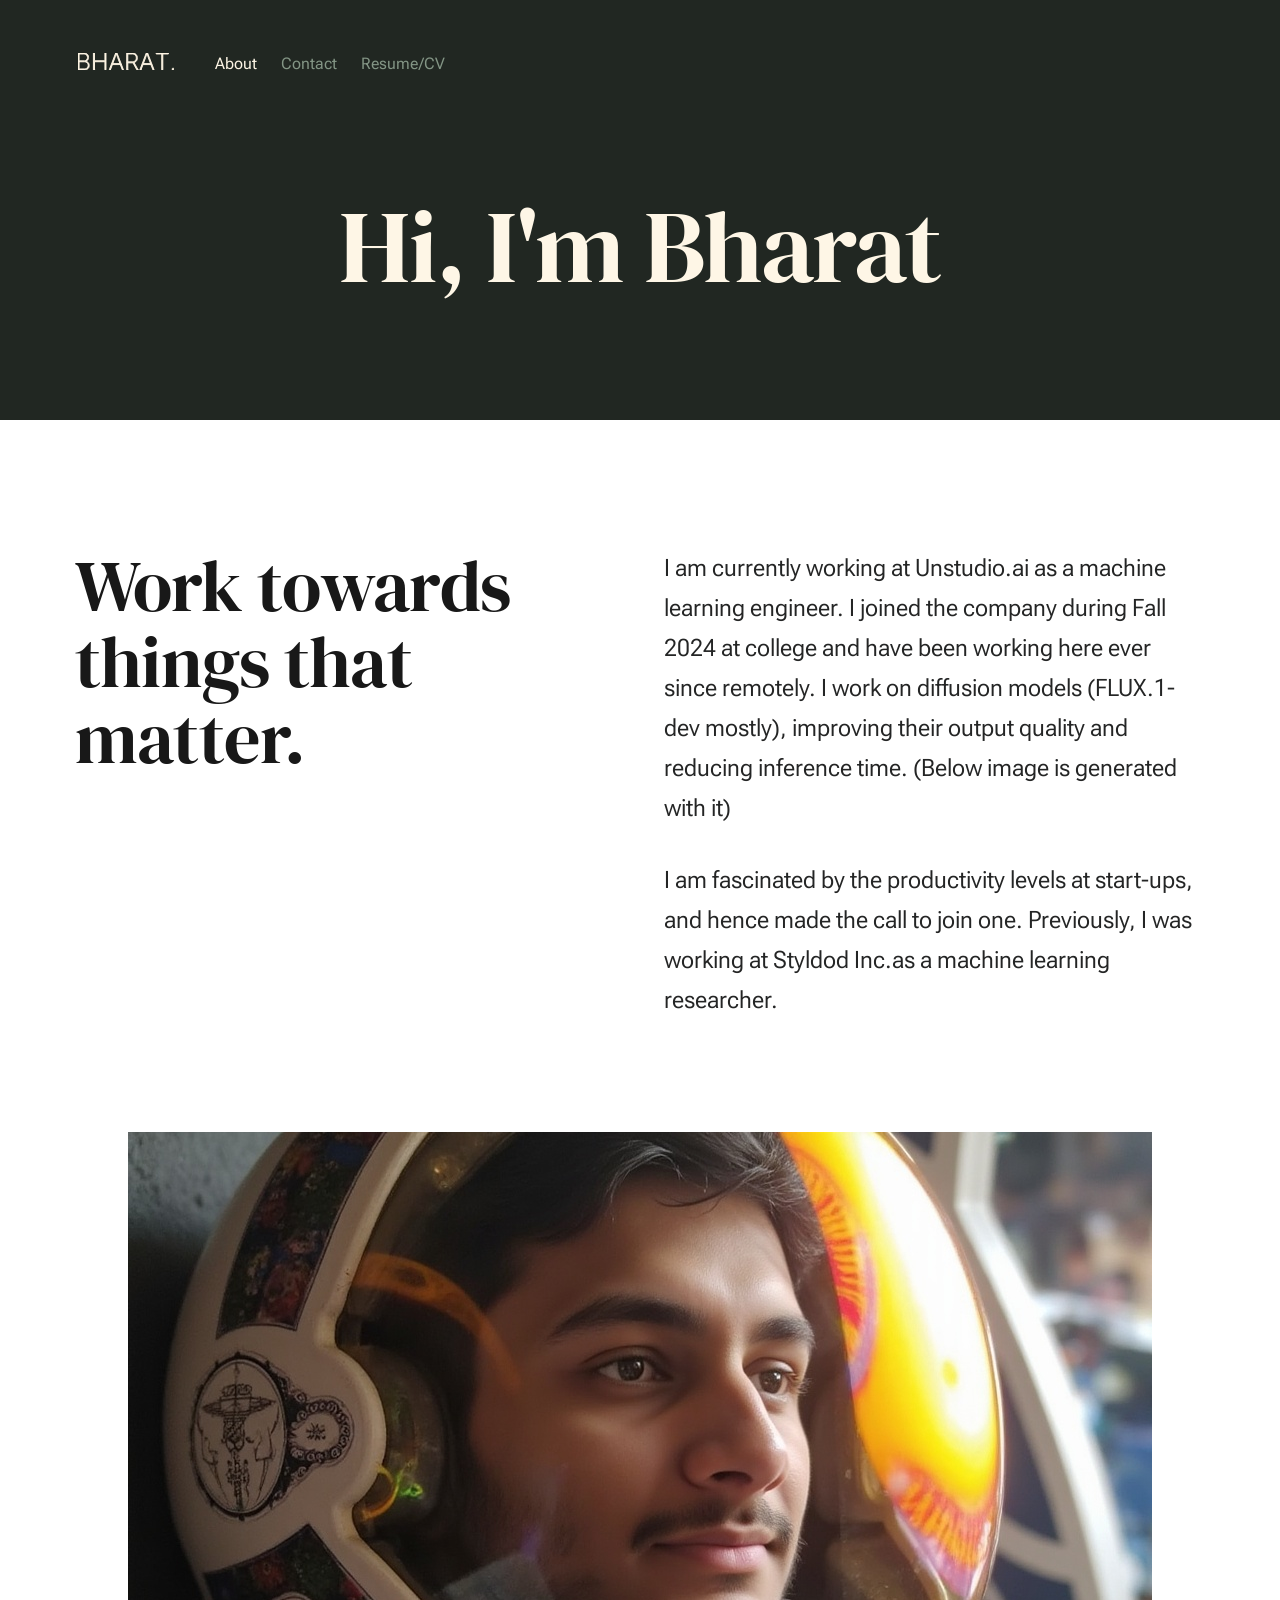
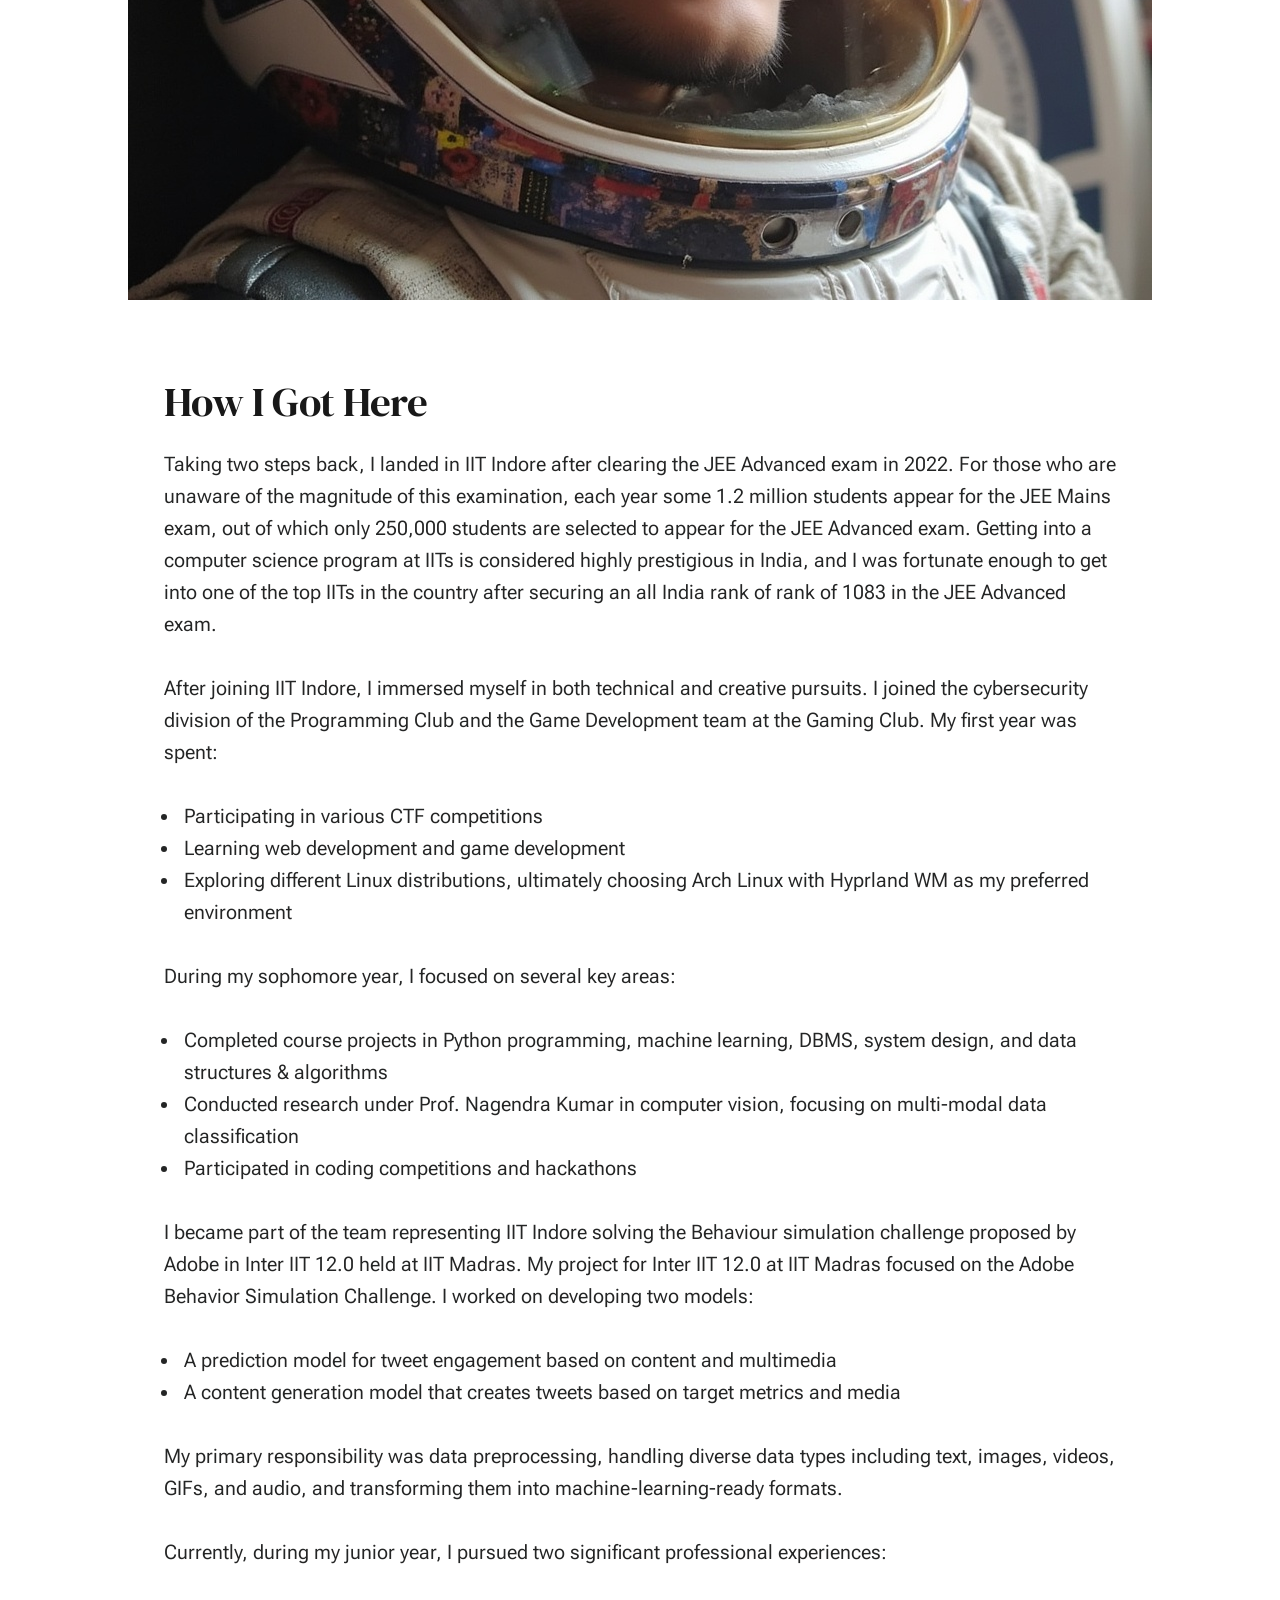
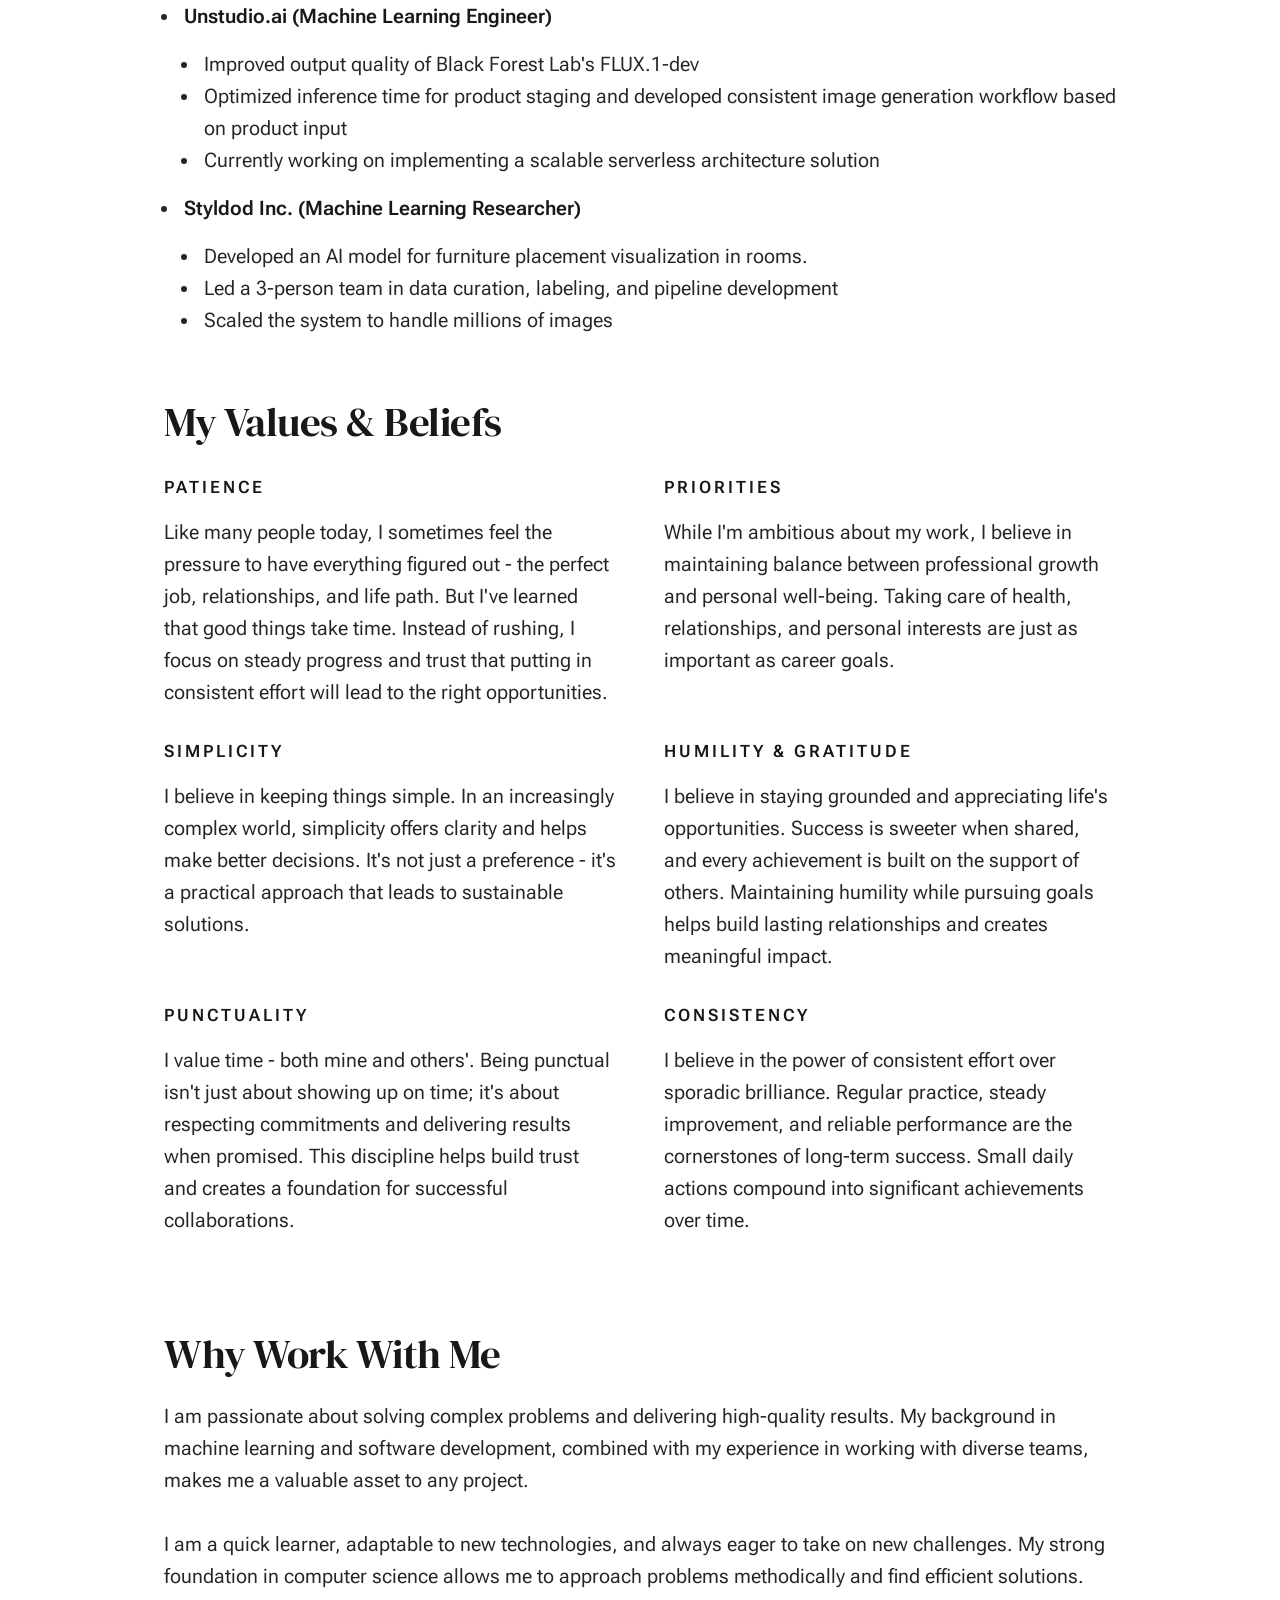
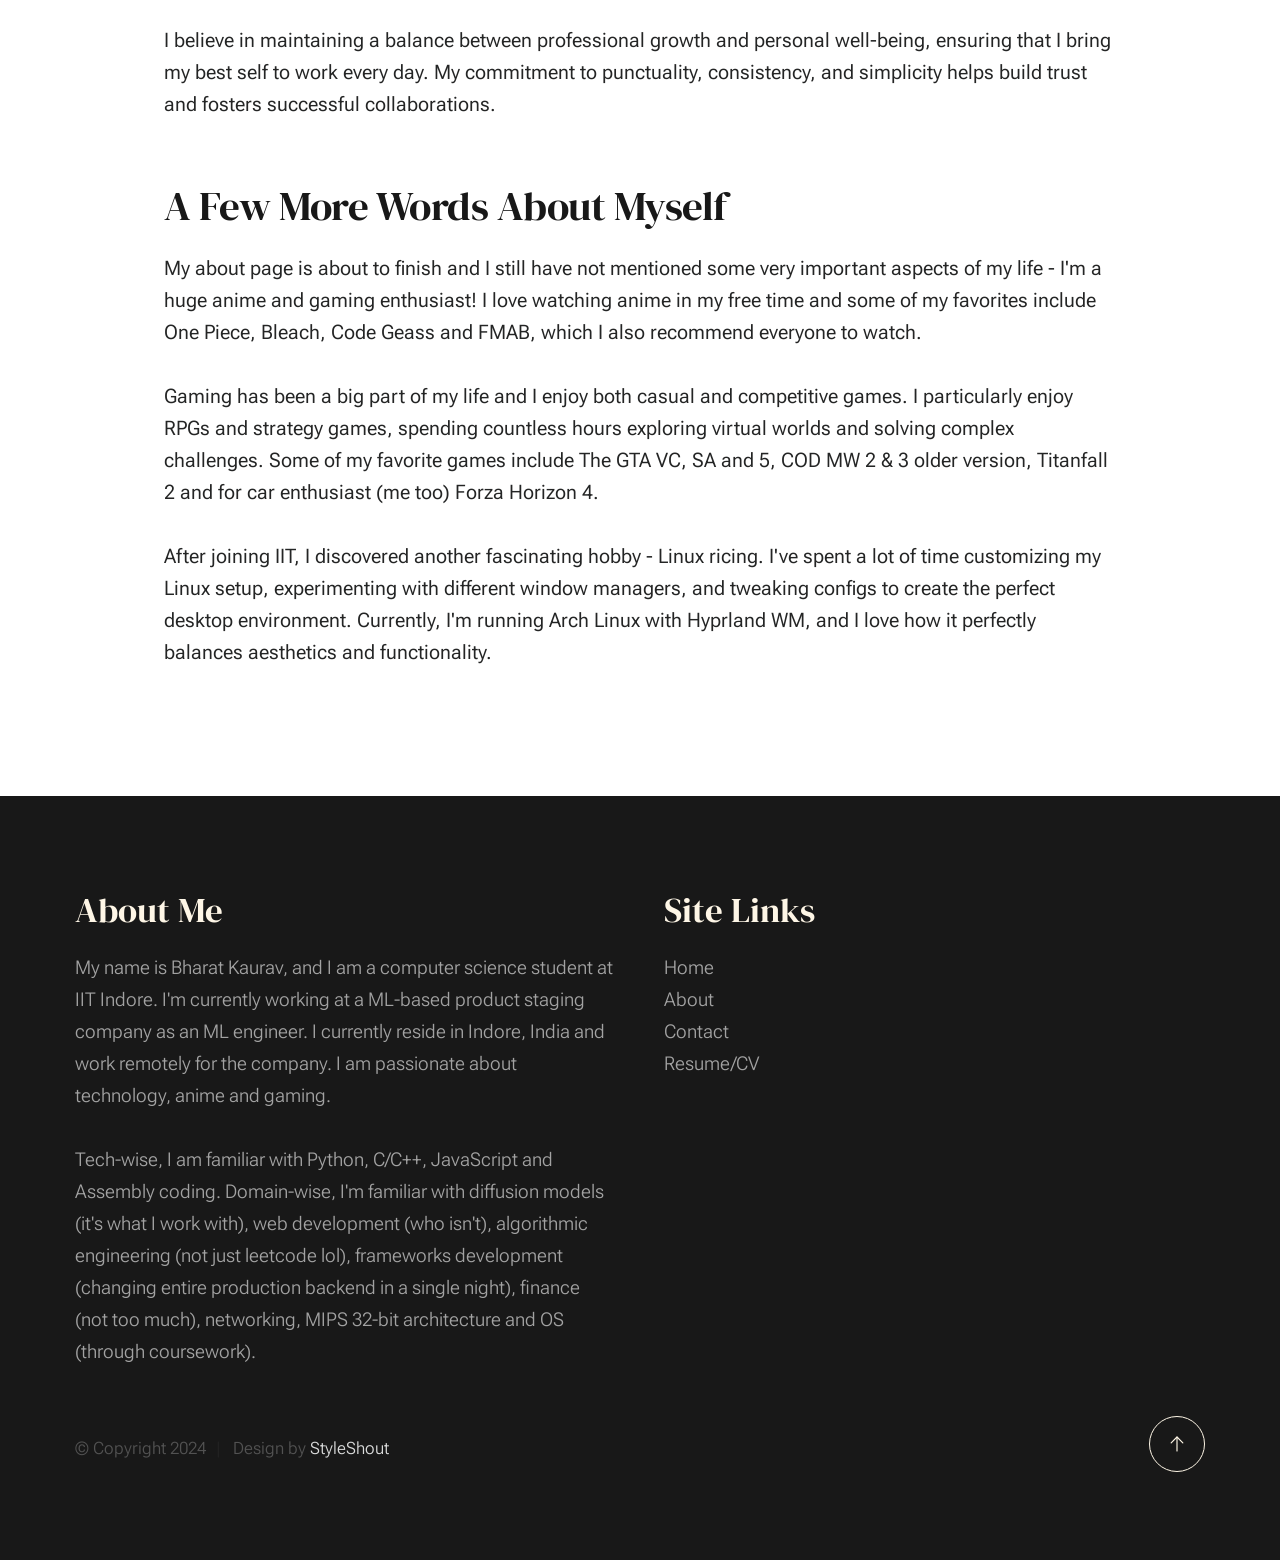
==== commit d99a211c: "resume button added" ====
--- a/about_me.html
+++ b/about_me.html
@@ -57,7 +57,9 @@
                             <img src="./other/title.svg" alt="Homepage">
                         </a>
                     </div>
+                    <a class="s-header__menu-toggle" href="about_me.html#0"><span>Menu</span></a>
                 </div> <!-- end s-header__block -->
+
 
                 <nav class="s-header__nav">
     
@@ -65,6 +67,7 @@
                         <li class="current"><a href="about_me.html">About</a></li>
                         <!-- <li><a href="blogs.html">Journal</a></li> -->
                         <li><a href="contact_me.html">Contact</a></li>
+                        <li><a href="other/ML_Resume.pdf" target="_blank">Resume/CV</a></li>
                     </ul> <!-- s-header__menu-links -->
 
                 </nav> <!-- end s-header__nav -->
@@ -275,6 +278,7 @@
                         <!-- <li><a href="blogs.html">Journal</a></li> -->
                         <li><a href="about_me.html">About</a></li>
                         <li><a href="contact_me.html">Contact</a></li>
+                        <li><a href="other/ML_Resume.pdf" target="_blank">Resume/CV</a></li>
                     </ul>
                 </div>
             </div>
